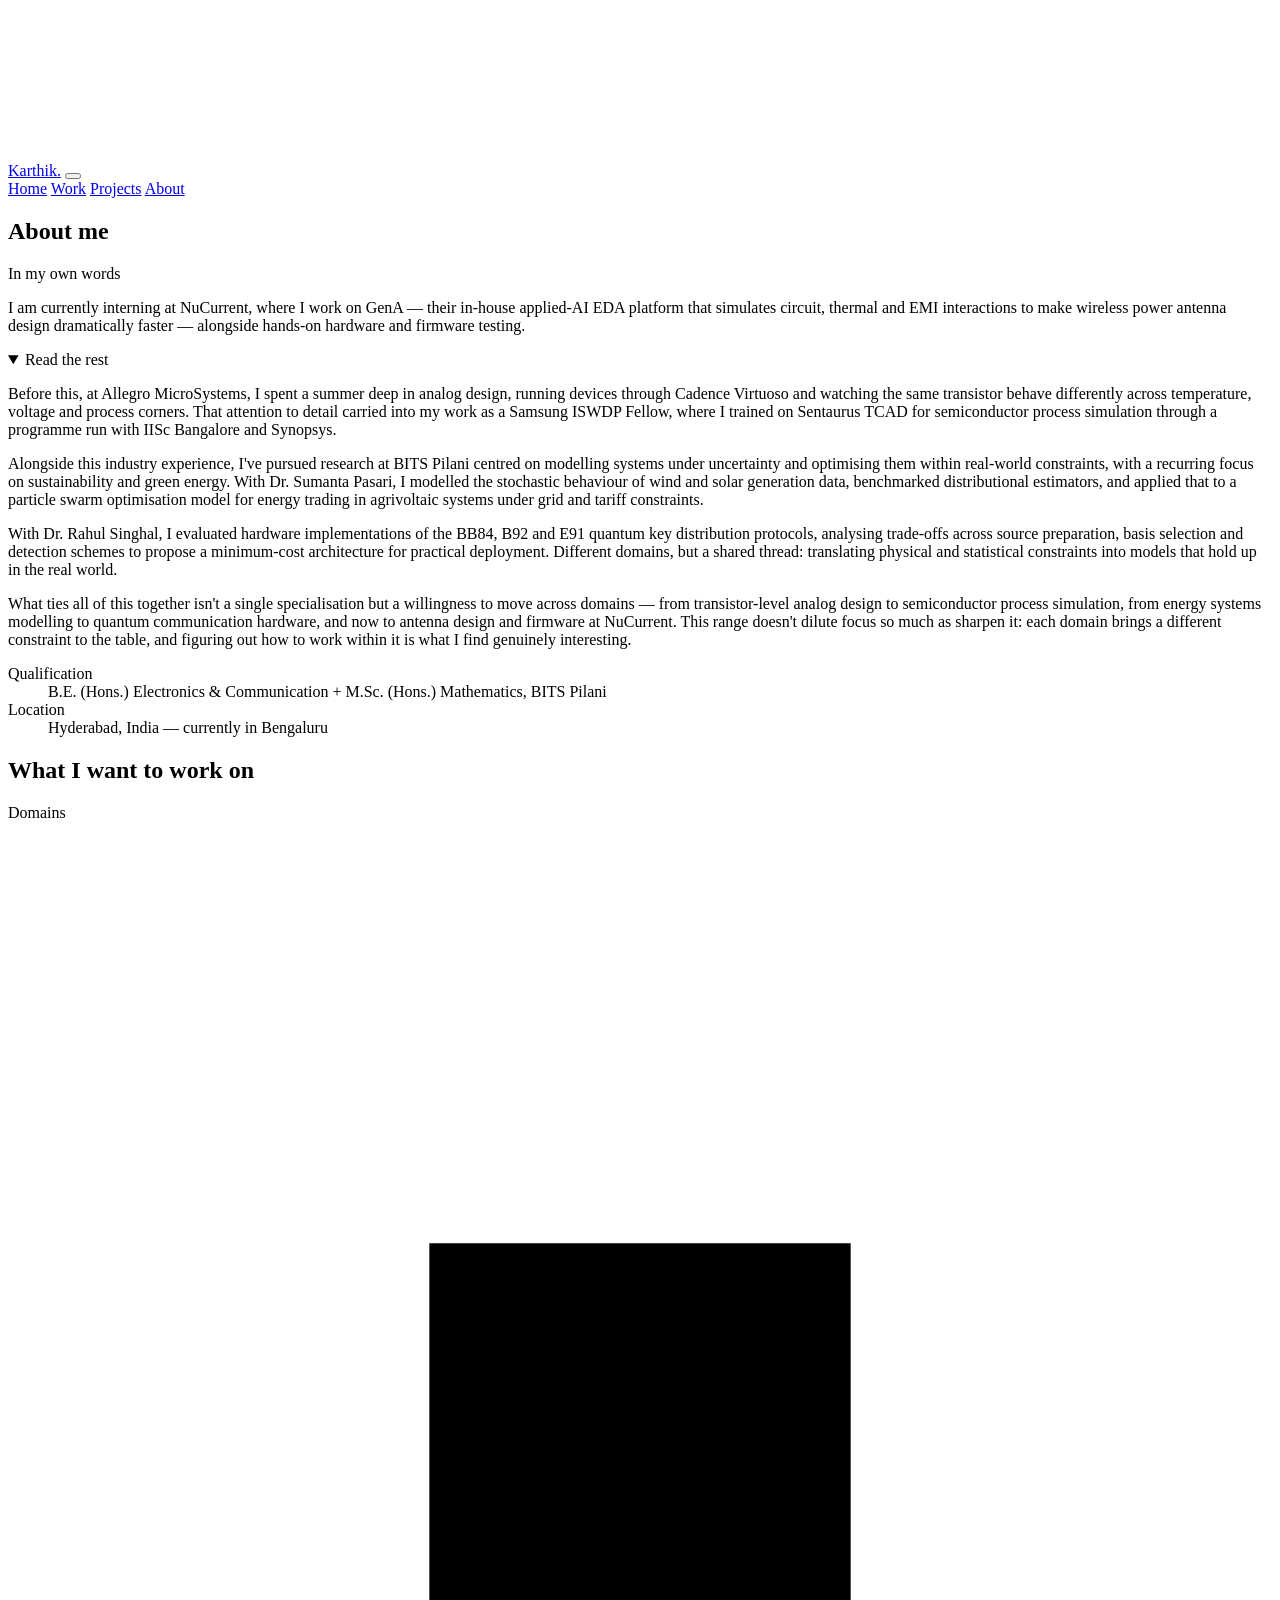
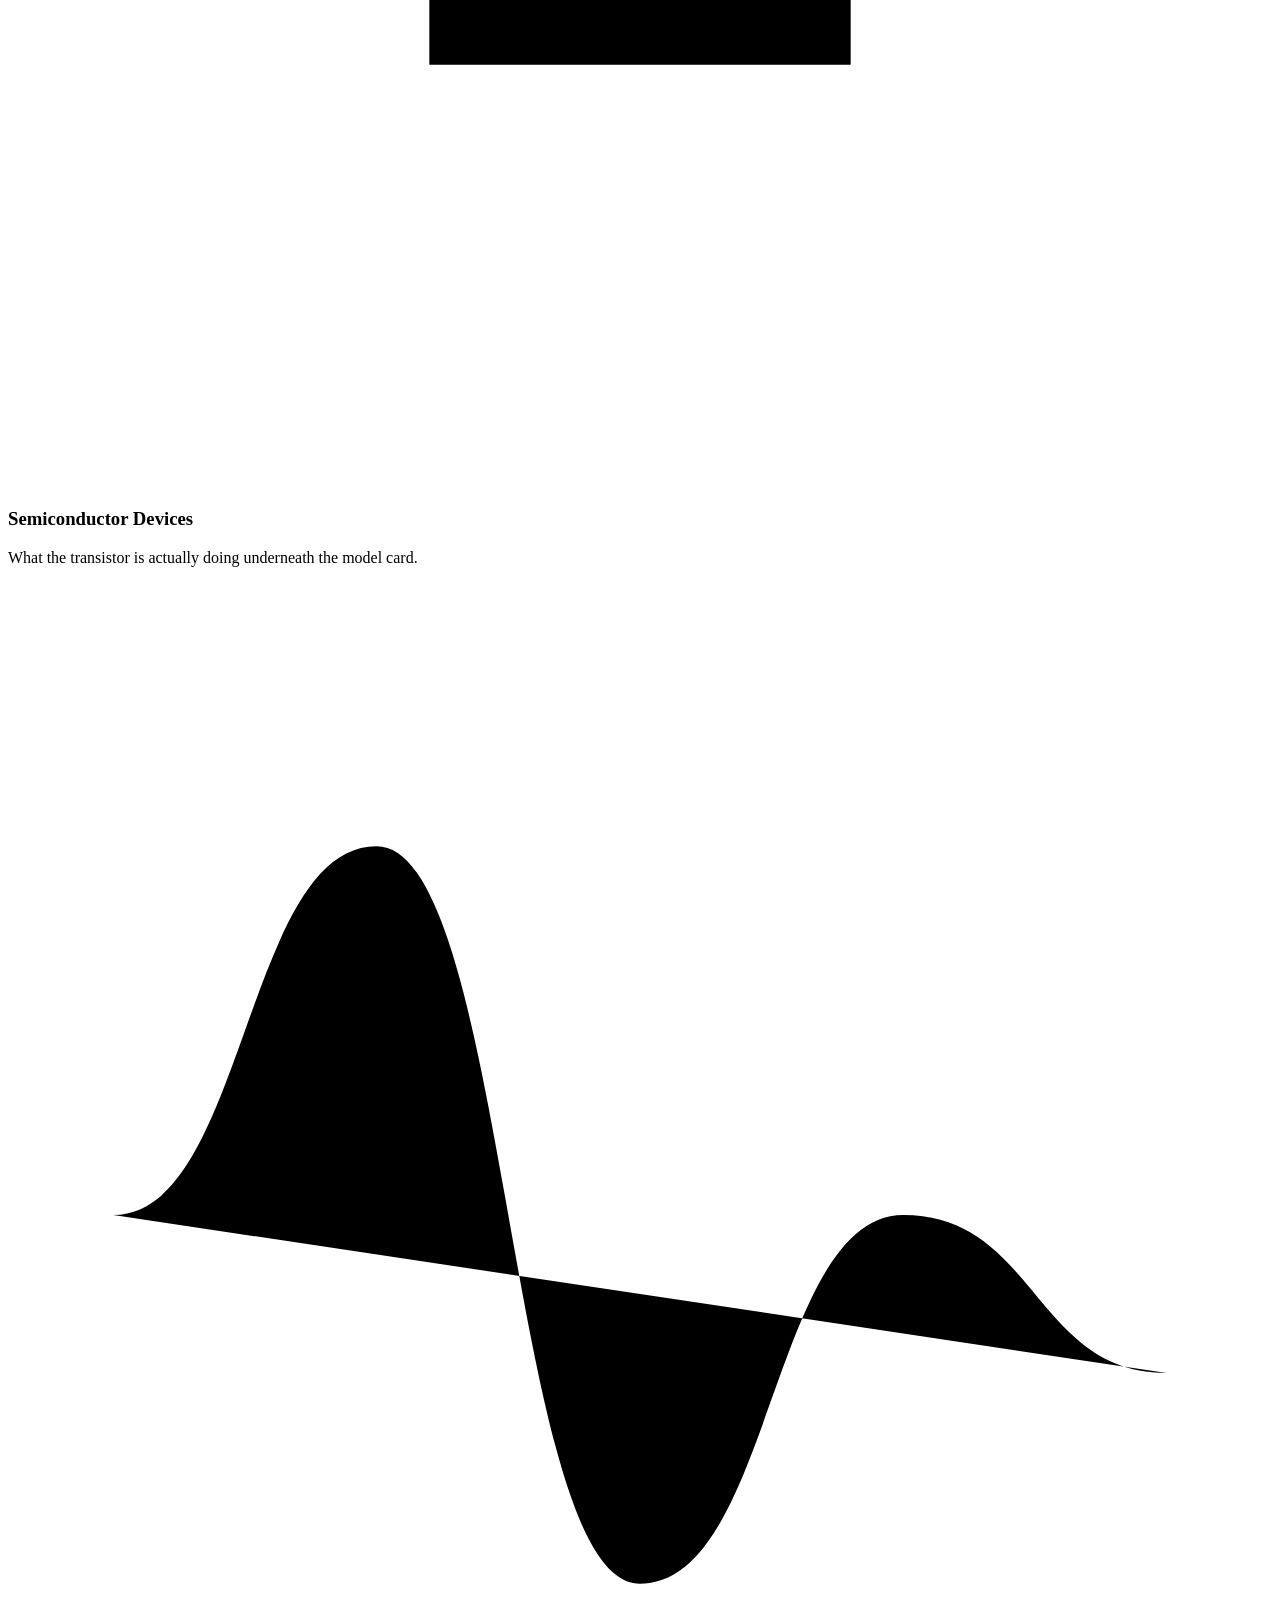
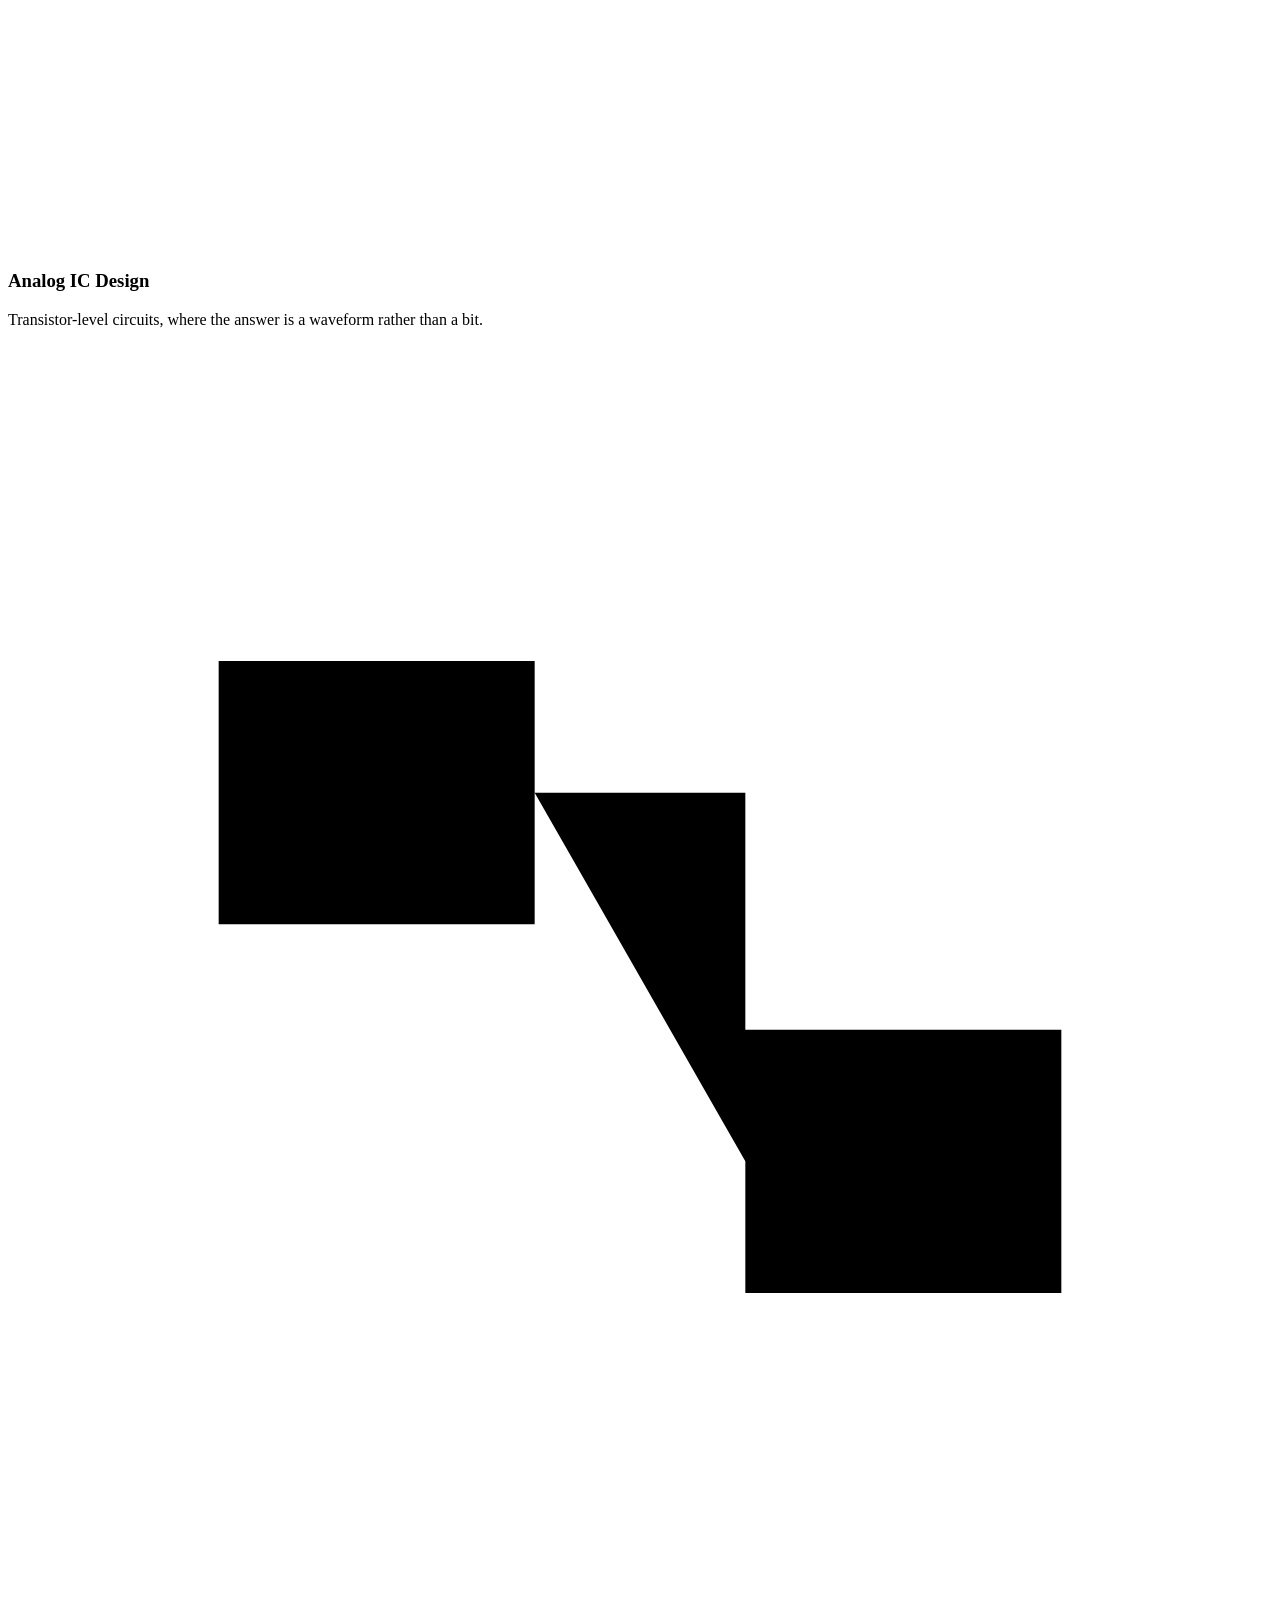
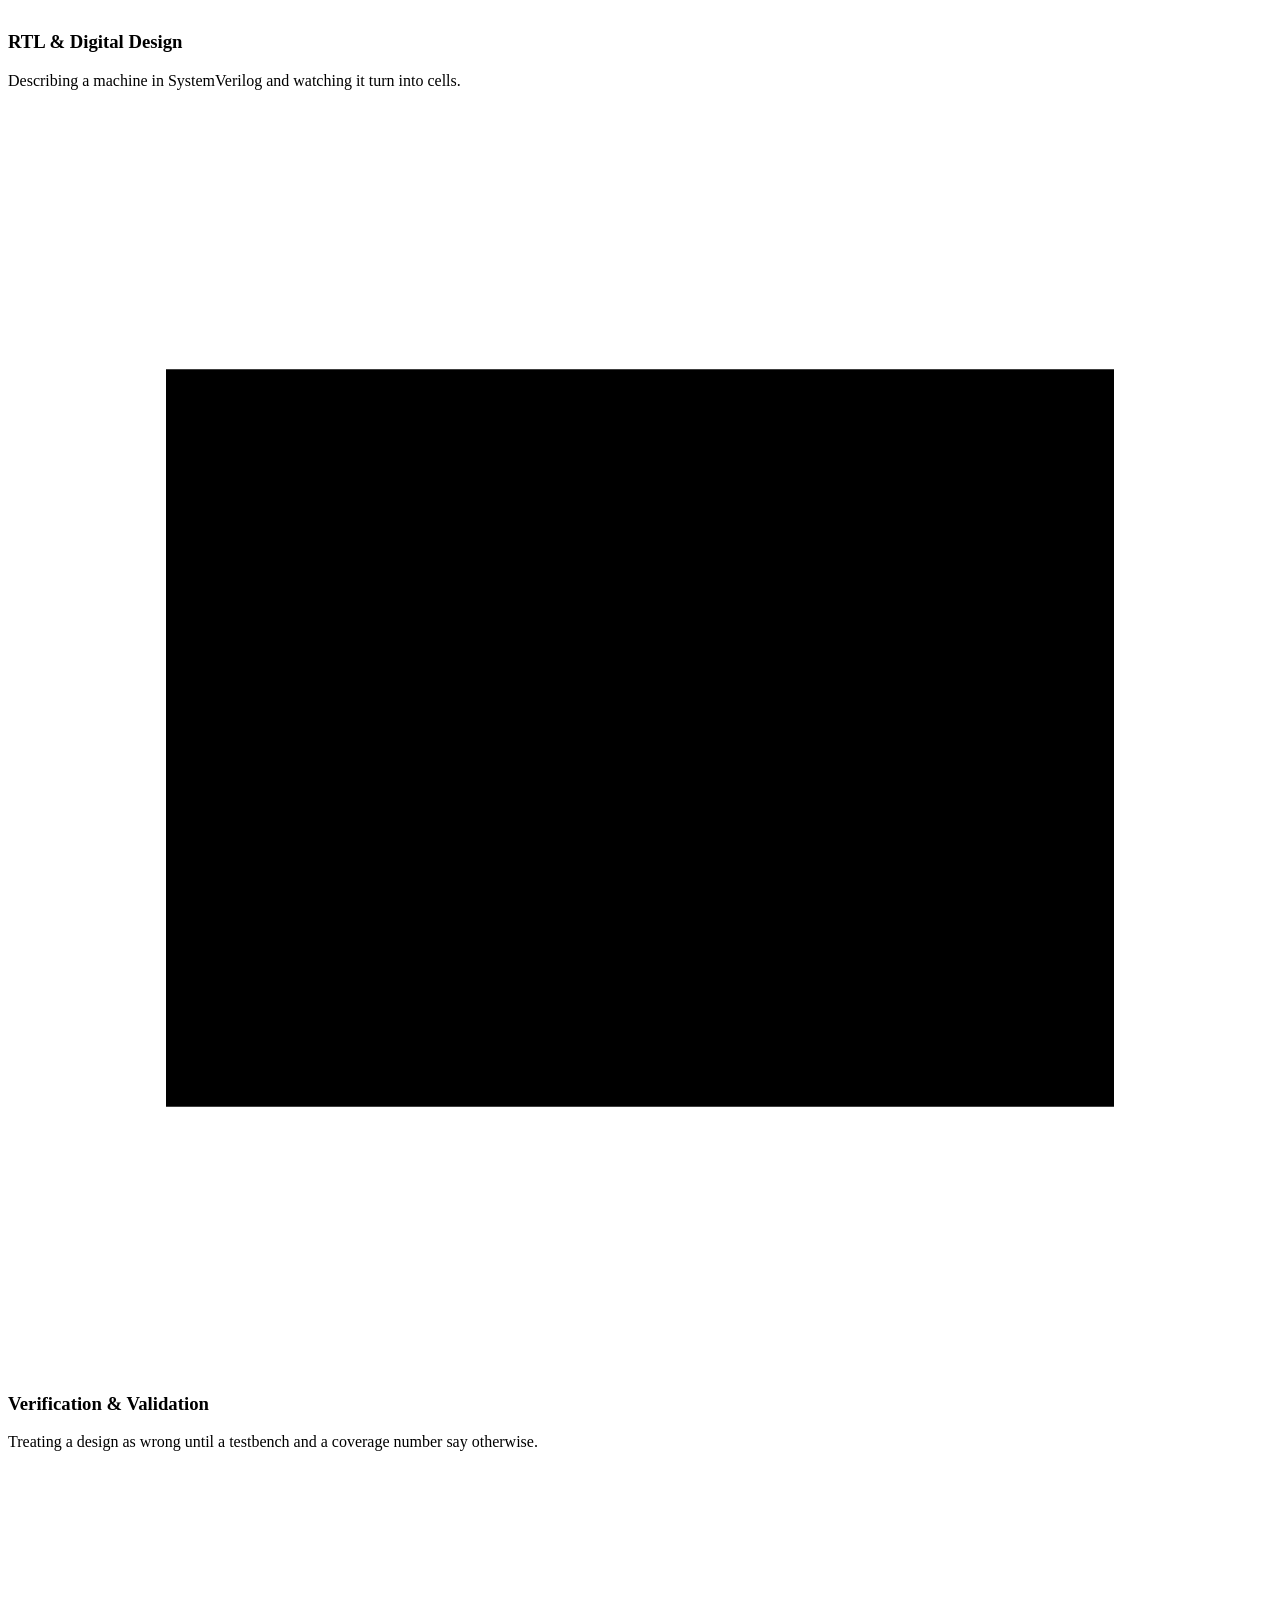
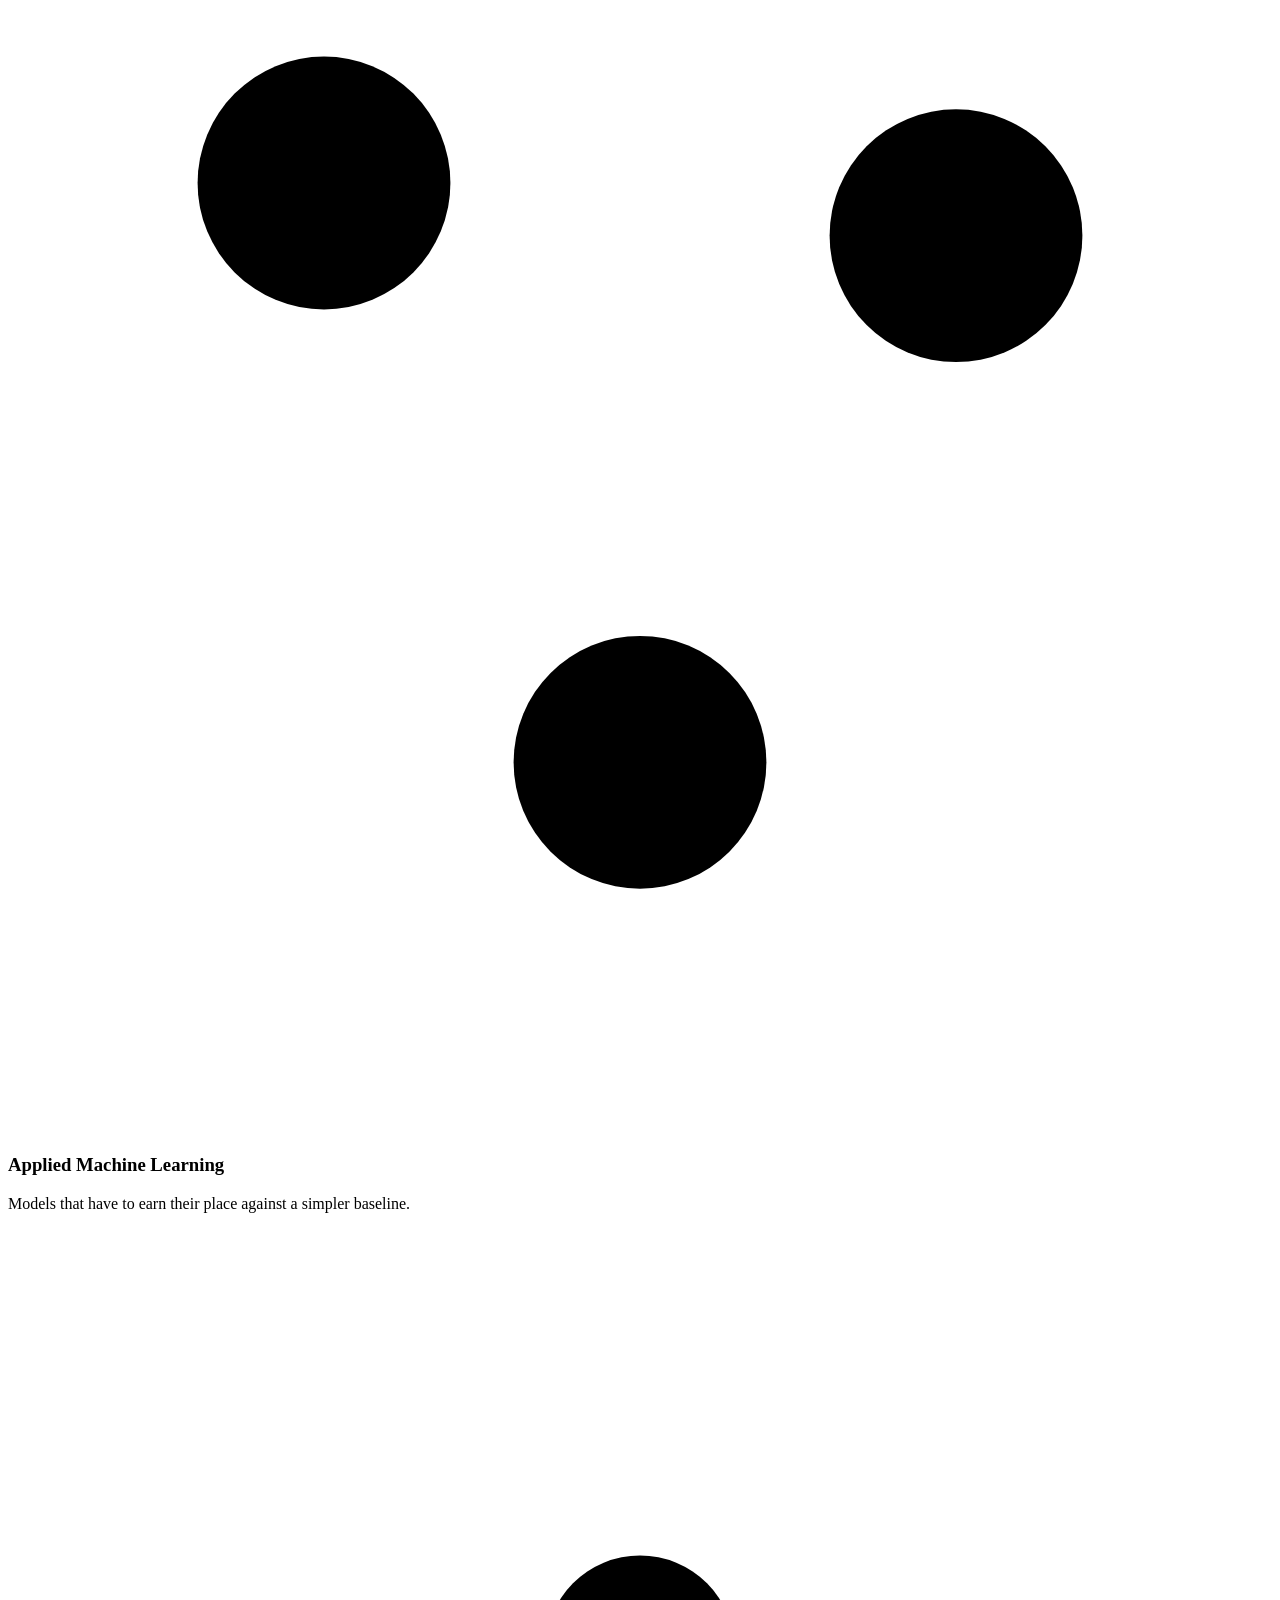
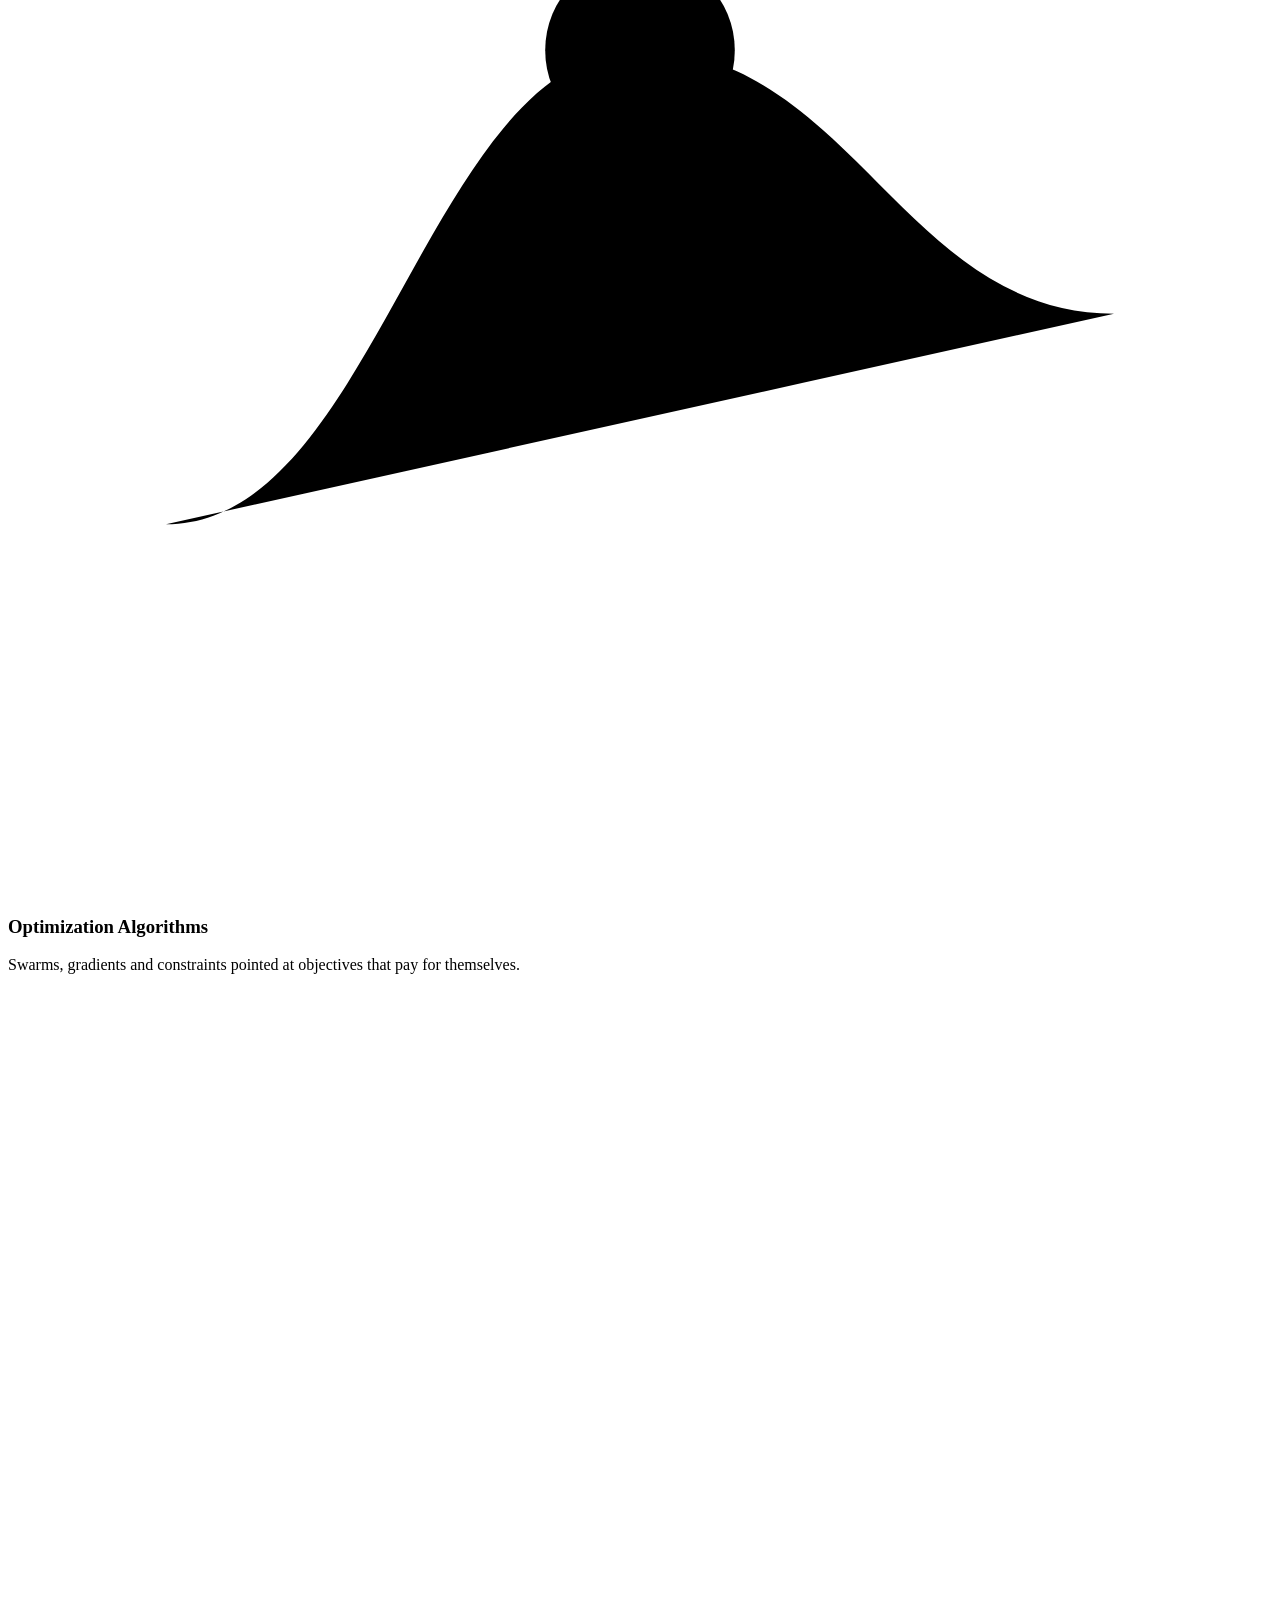
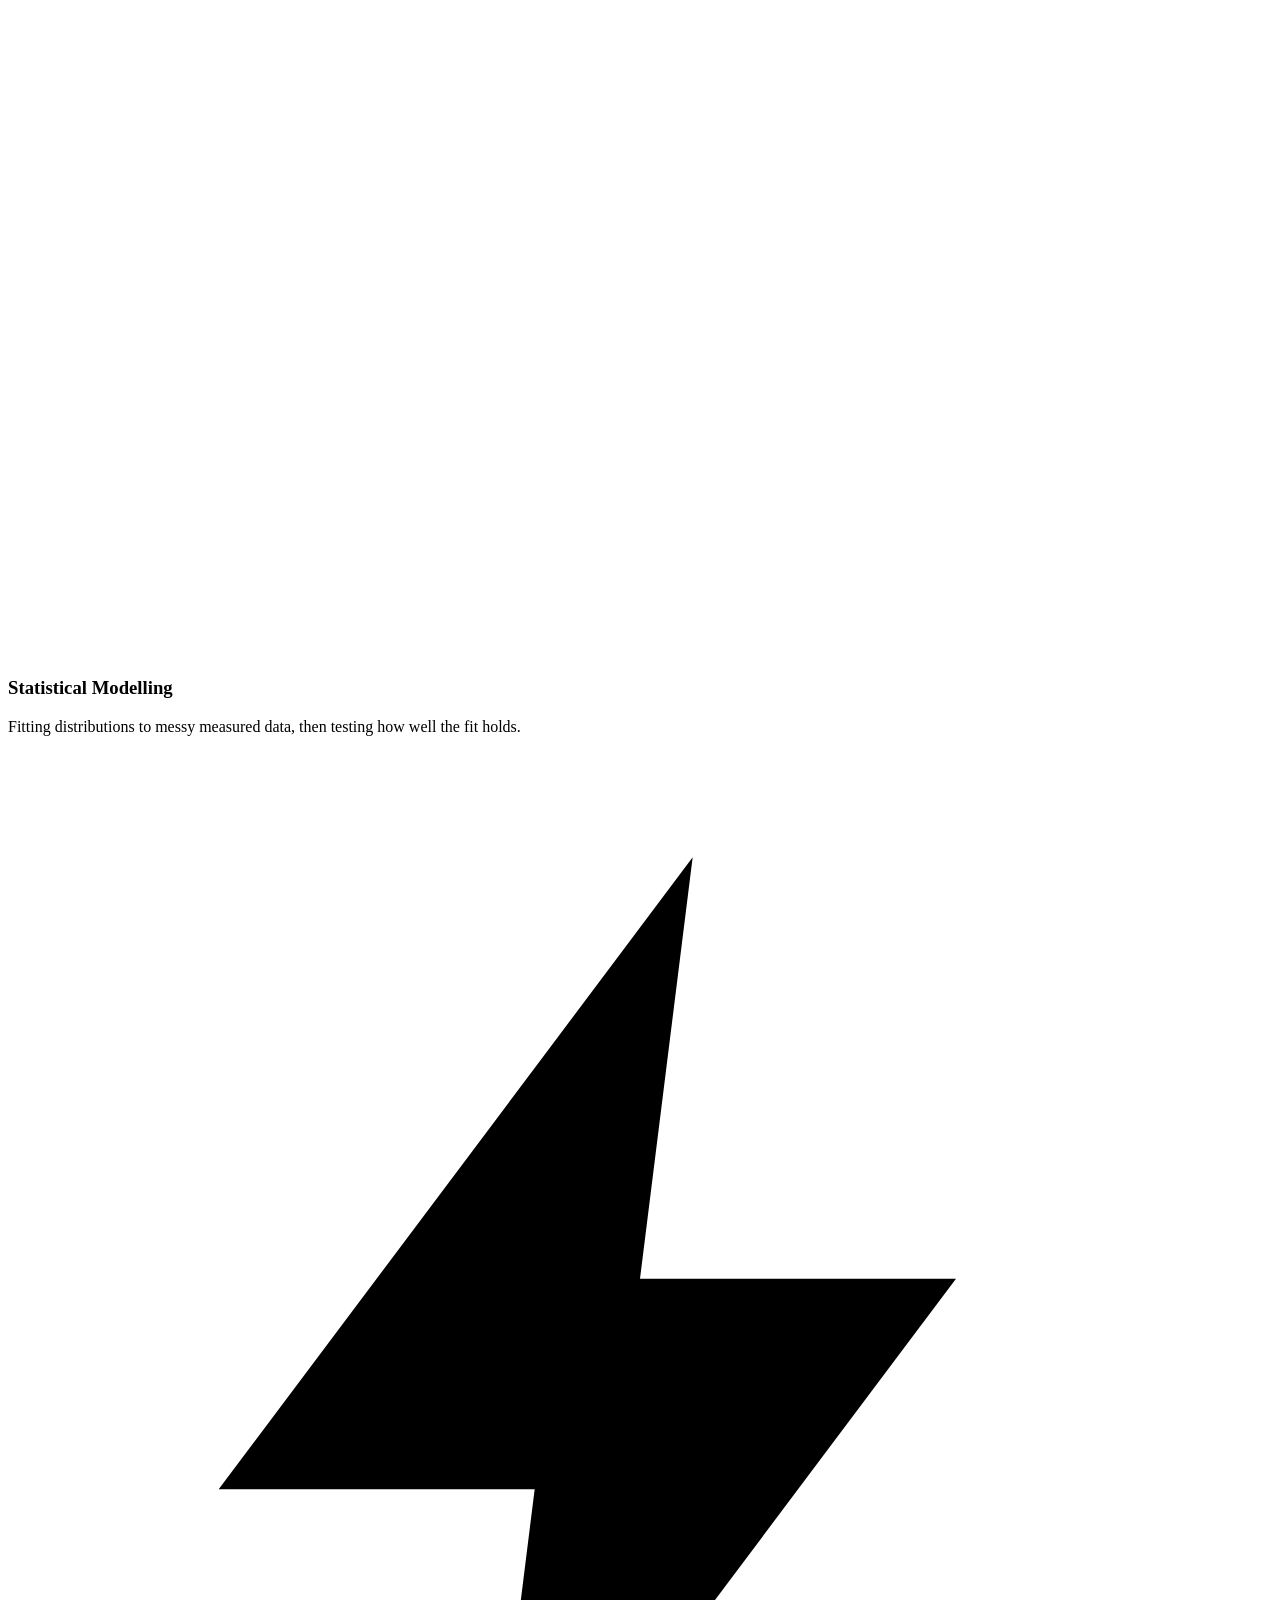
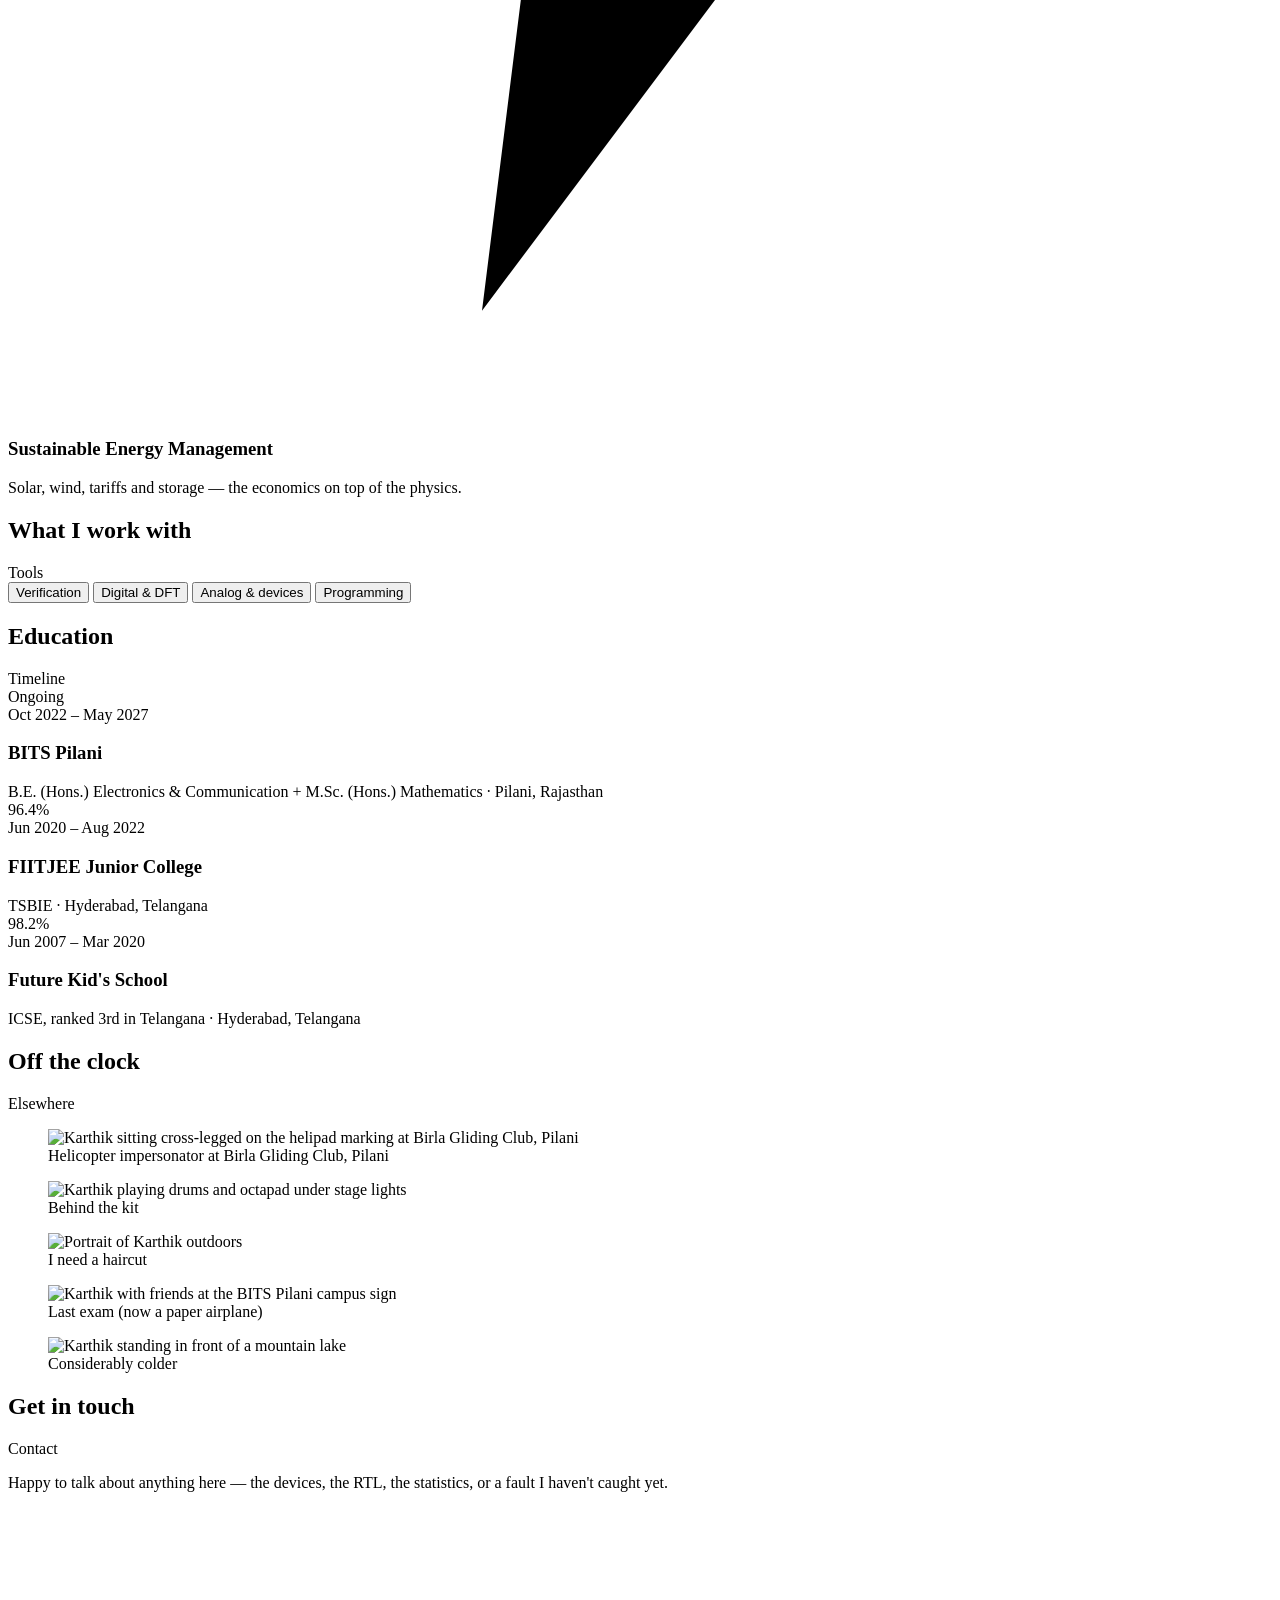
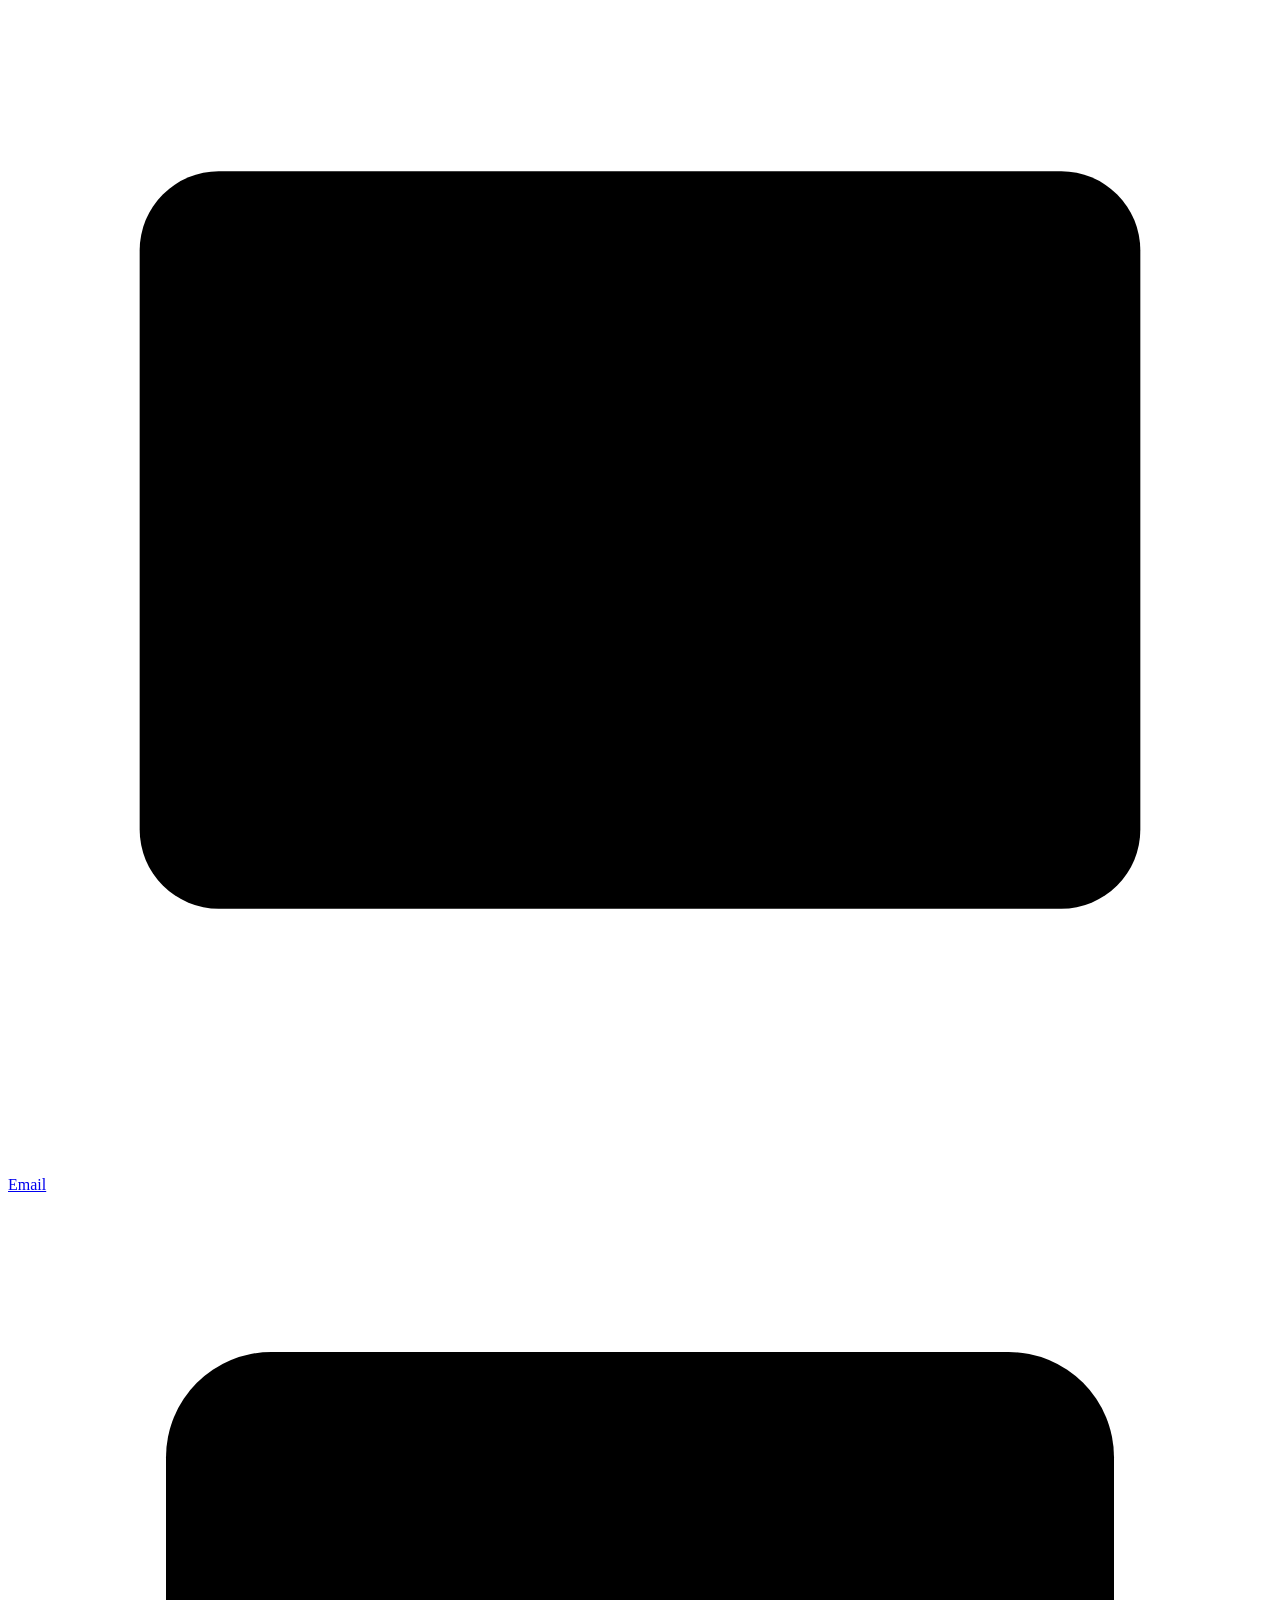
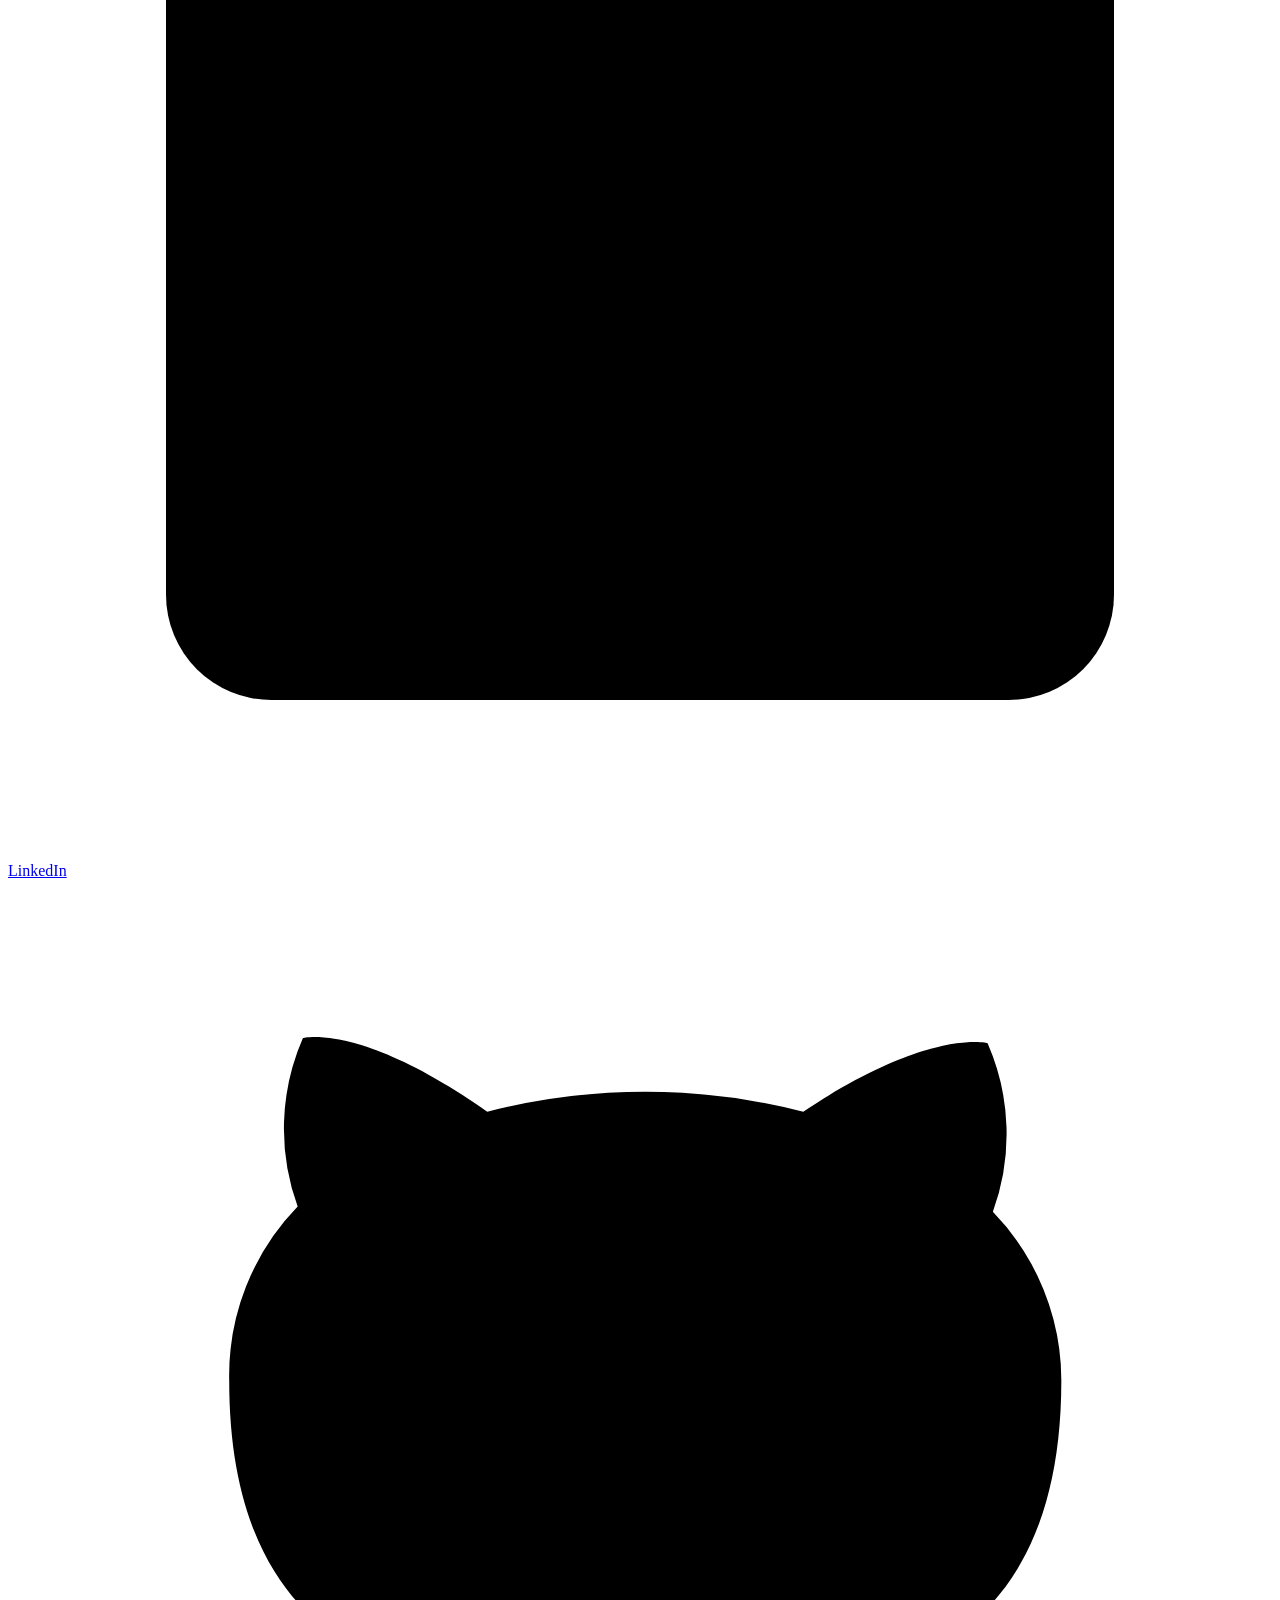
==== about.html @ 8bb32be9 "Add files via upload" ====
<!DOCTYPE html>
<html lang="en">
<head>
<meta charset="utf-8">
<meta name="viewport" content="width=device-width, initial-scale=1">
<title>About — Karthik Periasamy</title>
<meta name="description" content="Electronics and mathematics at BITS Pilani: what I work on, the tools I use, and where I studied.">
<link rel="icon" href="data:image/svg+xml,%3Csvg xmlns='http://www.w3.org/2000/svg' viewBox='0 0 32 32'%3E%3Crect width='32' height='32' fill='%2314161A'/%3E%3Crect x='9' y='9' width='14' height='14' fill='none' stroke='%23DE8A4E' stroke-width='2'/%3E%3Cpath d='M16 2v7M16 23v7M2 16h7M23 16h7' stroke='%236FA6D6' stroke-width='2'/%3E%3C/svg%3E">
<meta property="og:type" content="website">
<meta property="og:title" content="About — Karthik Periasamy">
<meta property="og:description" content="Electronics and mathematics at BITS Pilani: what I work on, the tools I use, and where I studied.">
<meta property="og:url" content="https://karthikperiasamy.vercel.app/about.html">
<meta property="og:site_name" content="Karthik Periasamy">
<meta name="twitter:card" content="summary">
<meta name="twitter:title" content="About — Karthik Periasamy">
<meta name="twitter:description" content="Electronics and mathematics at BITS Pilani: what I work on, the tools I use, and where I studied.">
<link rel="canonical" href="https://karthikperiasamy.vercel.app/about.html">
<link rel="preconnect" href="https://fonts.googleapis.com">
<link rel="preconnect" href="https://fonts.gstatic.com" crossorigin>
<link href="https://fonts.googleapis.com/css2?family=Anybody:wdth,wght@75..150,400..900&family=Archivo:wght@400;500;600&family=IBM+Plex+Mono:wght@400;500&display=swap" rel="stylesheet">
<link rel="stylesheet" href="assets/styles.css">
</head>
<body>

<div class="progress" id="progress"></div>
<canvas id="waferBg" aria-hidden="true"></canvas>
<div class="wafer-veil" aria-hidden="true"></div>

<header class="topbar">
  <a class="brand" href="index.html">Karthik<span>.</span></a>
  <button class="navtoggle" id="navtoggle" aria-expanded="false" aria-controls="topnav" aria-label="Menu">
    <span></span><span></span><span></span>
  </button>
  <nav class="topnav" id="topnav" aria-label="Main">
    <a href="index.html">Home</a>
    <a href="work.html">Work</a>
    <a href="projects.html">Projects</a>
    <a href="about.html" aria-current="page">About</a>
  </nav>
</header>

<main>
  <section>
    <div class="wrap">
      <div class="sec-head"><h2>About me</h2><span class="eyebrow">In my own words</span></div>
      <p class="lede">I am currently interning at NuCurrent, where I work on GenA — their in-house applied-AI EDA platform that simulates circuit, thermal and EMI interactions to make wireless power antenna design dramatically faster — alongside hands-on hardware and firmware testing.</p>

      <details class="more" open>
        <summary>Read the rest</summary>
        <div class="more-body">
          <p>Before this, at Allegro MicroSystems, I spent a summer deep in analog design, running devices through Cadence Virtuoso and watching the same transistor behave differently across temperature, voltage and process corners. That attention to detail carried into my work as a Samsung ISWDP Fellow, where I trained on Sentaurus TCAD for semiconductor process simulation through a programme run with IISc Bangalore and Synopsys.</p>
          <p>Alongside this industry experience, I've pursued research at BITS Pilani centred on modelling systems under uncertainty and optimising them within real-world constraints, with a recurring focus on sustainability and green energy. With Dr. Sumanta Pasari, I modelled the stochastic behaviour of wind and solar generation data, benchmarked distributional estimators, and applied that to a particle swarm optimisation model for energy trading in agrivoltaic systems under grid and tariff constraints.</p>
          <p>With Dr. Rahul Singhal, I evaluated hardware implementations of the BB84, B92 and E91 quantum key distribution protocols, analysing trade-offs across source preparation, basis selection and detection schemes to propose a minimum-cost architecture for practical deployment. Different domains, but a shared thread: translating physical and statistical constraints into models that hold up in the real world.</p>
          <p>What ties all of this together isn't a single specialisation but a willingness to move across domains — from transistor-level analog design to semiconductor process simulation, from energy systems modelling to quantum communication hardware, and now to antenna design and firmware at NuCurrent. This range doesn't dilute focus so much as sharpen it: each domain brings a different constraint to the table, and figuring out how to work within it is what I find genuinely interesting.</p>
        </div>
      </details>

      <dl class="kv" style="margin-top:var(--s4)">
        <div><dt>Qualification</dt><dd>B.E. (Hons.) Electronics &amp; Communication + M.Sc. (Hons.) Mathematics, BITS Pilani</dd></div>
        <div><dt>Location</dt><dd>Hyderabad, India — currently in Bengaluru</dd></div>
      </dl>
    </div>
  </section>

  <section>
    <div class="wrap">
      <div class="sec-head"><h2>What I want to work on</h2><span class="eyebrow">Domains</span></div>
      <div class="interests">
        <div class="interest"><svg viewBox="0 0 24 24" aria-hidden="true"><path d="M8 8h8v8H8z"/><path d="M12 2v6M12 16v6M2 12h6M16 12h6M6 4v2M18 4v2M6 18v2M18 18v2"/></svg><h3>Semiconductor Devices</h3><p>What the transistor is actually doing underneath the model card.</p></div>
        <div class="interest"><svg viewBox="0 0 24 24" aria-hidden="true"><path d="M2 12c2.5 0 2.5-7 5-7s2.5 14 5 14 2.5-7 5-7 2.5 3 5 3"/></svg><h3>Analog IC Design</h3><p>Transistor-level circuits, where the answer is a waveform rather than a bit.</p></div>
        <div class="interest"><svg viewBox="0 0 24 24" aria-hidden="true"><path d="M4 6h6v5H4zM14 13h6v5h-6zM10 8.5h4v7"/><path d="M2 8.5h2M20 15.5h2"/></svg><h3>RTL &amp; Digital Design</h3><p>Describing a machine in SystemVerilog and watching it turn into cells.</p></div>
        <div class="interest"><svg viewBox="0 0 24 24" aria-hidden="true"><path d="M3 5h18v14H3z"/><path d="M7 12l3 3 7-7"/></svg><h3>Verification &amp; Validation</h3><p>Treating a design as wrong until a testbench and a coverage number say otherwise.</p></div>
        <div class="interest"><svg viewBox="0 0 24 24" aria-hidden="true"><circle cx="6" cy="6" r="2.4"/><circle cx="18" cy="7" r="2.4"/><circle cx="12" cy="17" r="2.4"/><path d="M7.8 7.4l2.6 7.6M16.4 9l-3 6.2M8.2 6.4h7.4"/></svg><h3>Applied Machine Learning</h3><p>Models that have to earn their place against a simpler baseline.</p></div>
        <div class="interest"><svg viewBox="0 0 24 24" aria-hidden="true"><path d="M3 20V4"/><path d="M3 17c4 0 5-9 9-9s5 5 9 5"/><circle cx="12" cy="8" r="1.8"/></svg><h3>Optimization Algorithms</h3><p>Swarms, gradients and constraints pointed at objectives that pay for themselves.</p></div>
        <div class="interest"><svg viewBox="0 0 24 24" aria-hidden="true"><path d="M3 20h18"/><path d="M5 20V9M10 20V5M15 20v-7M20 20v-11"/></svg><h3>Statistical Modelling</h3><p>Fitting distributions to messy measured data, then testing how well the fit holds.</p></div>
        <div class="interest"><svg viewBox="0 0 24 24" aria-hidden="true"><path d="M13 2L4 14h6l-1 8 9-12h-6z"/></svg><h3>Sustainable Energy Management</h3><p>Solar, wind, tariffs and storage — the economics on top of the physics.</p></div>
      </div>
    </div>
  </section>

  <section>
    <div class="wrap">
      <div class="sec-head"><h2>What I work with</h2><span class="eyebrow">Tools</span></div>
      <div data-tabs>
        <div class="tabs" role="tablist">
        <button class="tab" role="tab" aria-selected="false">Verification</button>
        <button class="tab" role="tab" aria-selected="false">Digital &amp; DFT</button>
        <button class="tab" role="tab" aria-selected="false">Analog &amp; devices</button>
        <button class="tab" role="tab" aria-selected="false">Programming</button>
        </div>
      <div class="tabpanel" role="tabpanel" hidden><div class="chips"><span class="chip">SystemVerilog</span><span class="chip">Verilog</span><span class="chip">cocotb</span><span class="chip">Verilator</span><span class="chip">Icarus Verilog</span><span class="chip">RISC-V ISA</span></div></div>
      <div class="tabpanel" role="tabpanel" hidden><div class="chips"><span class="chip">Yosys</span><span class="chip">OpenLane</span><span class="chip">SkyWater sky130</span><span class="chip">Scan insertion</span><span class="chip">Stuck-at fault simulation</span><span class="chip">ATPG (PODEM)</span></div></div>
      <div class="tabpanel" role="tabpanel" hidden><div class="chips"><span class="chip">Cadence Virtuoso</span><span class="chip">Spectre X</span><span class="chip">LTspice</span><span class="chip">Sentaurus TCAD</span><span class="chip">CST Studio Suite</span></div></div>
      <div class="tabpanel" role="tabpanel" hidden><div class="chips"><span class="chip">Python</span><span class="chip">C</span><span class="chip">MATLAB</span><span class="chip">Tcl</span><span class="chip">SQL</span><span class="chip">Verilog</span><span class="chip">Git</span><span class="chip">Make</span></div></div>
      </div>
    </div>
  </section>

  <section>
    <div class="wrap">
      <div class="sec-head"><h2>Education</h2><span class="eyebrow">Timeline</span></div>
      <div class="timeline">
        <div class="tl-item now">
          <span class="tl-score">Ongoing</span>
          <div class="tl-when">Oct 2022 – May 2027</div>
          <h3>BITS Pilani</h3>
          <div class="tl-where">B.E. (Hons.) Electronics &amp; Communication + M.Sc. (Hons.) Mathematics · Pilani, Rajasthan</div>
        </div>
        <div class="tl-item">
          <span class="tl-score">96.4%</span>
          <div class="tl-when">Jun 2020 – Aug 2022</div>
          <h3>FIITJEE Junior College</h3>
          <div class="tl-where">TSBIE · Hyderabad, Telangana</div>
        </div>
        <div class="tl-item">
          <span class="tl-score">98.2%</span>
          <div class="tl-when">Jun 2007 – Mar 2020</div>
          <h3>Future Kid's School</h3>
          <div class="tl-where">ICSE, ranked 3rd in Telangana · Hyderabad, Telangana</div>
        </div>
      </div>
    </div>
  </section>

  <section>
    <div class="wrap">
      <div class="sec-head"><h2>Off the clock</h2><span class="eyebrow">Elsewhere</span></div>
      <div class="shots">
        <figure class="shot"><img src="assets/photos/1.jpg" alt="Karthik sitting cross-legged on the helipad marking at Birla Gliding Club, Pilani" loading="lazy" decoding="async"><figcaption>Helicopter impersonator at Birla Gliding Club, Pilani</figcaption></figure>
        <figure class="shot"><img src="assets/photos/2.jpg" alt="Karthik playing drums and octapad under stage lights" loading="lazy" decoding="async"><figcaption>Behind the kit</figcaption></figure>
        <figure class="shot"><img src="assets/photos/3.jpg" alt="Portrait of Karthik outdoors" loading="lazy" decoding="async"><figcaption>I need a haircut</figcaption></figure>
        <figure class="shot"><img src="assets/photos/4.jpg" alt="Karthik with friends at the BITS Pilani campus sign" loading="lazy" decoding="async"><figcaption>Last exam (now a paper airplane)</figcaption></figure>
        <figure class="shot"><img src="assets/photos/5.jpg" alt="Karthik standing in front of a mountain lake" loading="lazy" decoding="async"><figcaption>Considerably colder</figcaption></figure>
      </div>
    </div>
  </section>
  <section id="contact">
    <div class="wrap">
      <div class="sec-head"><h2>Get in touch</h2><span class="eyebrow">Contact</span></div>
      <p class="lede">Happy to talk about anything here — the devices, the RTL, the statistics, or a fault I haven't caught yet.</p>
      <div class="pads">
        <a class="pad" href="mailto:karthik.lal.periasamy@gmail.com" aria-label="Email Karthik">
          <svg viewBox="0 0 24 24" aria-hidden="true"><rect x="2.5" y="5" width="19" height="14" rx="1.5"/><path d="M3 6.5l9 6.5 9-6.5"/></svg>
          <span class="k">Email</span>
        </a>
        <a class="pad" href="https://www.linkedin.com/in/karthikperiasamy/" target="_blank" rel="noopener" aria-label="LinkedIn profile">
          <svg viewBox="0 0 24 24" aria-hidden="true"><rect x="3" y="3" width="18" height="18" rx="2"/><path d="M7 10.5V17M7 7.2v.1M11 17v-3.6a2.4 2.4 0 0 1 4.8 0V17"/></svg>
          <span class="k">LinkedIn</span>
        </a>
        <a class="pad" href="https://github.com/kp7thebest" target="_blank" rel="noopener" aria-label="GitHub profile">
          <svg viewBox="0 0 24 24" aria-hidden="true"><path d="M9 19c-4.3 1.4-4.3-2.5-6-3m12 5v-3.5c0-1 .1-1.4-.5-2 2.8-.3 5.5-1.4 5.5-6a4.6 4.6 0 0 0-1.3-3.2 4.3 4.3 0 0 0-.1-3.2s-1.1-.3-3.5 1.3a12 12 0 0 0-6 0C6.7 2.7 5.6 3 5.6 3a4.3 4.3 0 0 0-.1 3.2A4.6 4.6 0 0 0 4.2 9.5c0 4.6 2.7 5.7 5.5 6-.6.6-.6 1.2-.5 2V21"/></svg>
          <span class="k">GitHub</span>
        </a>
      </div>
    </div>
  </section>
</main>

<footer>
  <div class="wrap">
    <div class="foot-row">
      <span>Karthik Periasamy · Hyderabad, India</span>
      <span><a href="index.html">Home</a></span>
    </div>
    <p class="credit">
      Aircraft: <a href="https://sketchfab.com/3d-models/rafale-fighter-jet-f012d19259b44bca82dda214aee7a53f" target="_blank" rel="noopener">Rafale Fighter Jet</a>
      by <a href="https://sketchfab.com/ALI1388" target="_blank" rel="noopener">ALI1388</a>,
      licensed <a href="http://creativecommons.org/licenses/by/4.0/" target="_blank" rel="noopener">CC BY 4.0</a>.
      Simplified for the web: external stores, landing gear and textures removed.
    </p>
  </div>
</footer>

<script src="assets/site.js"></script>

</body>
</html>
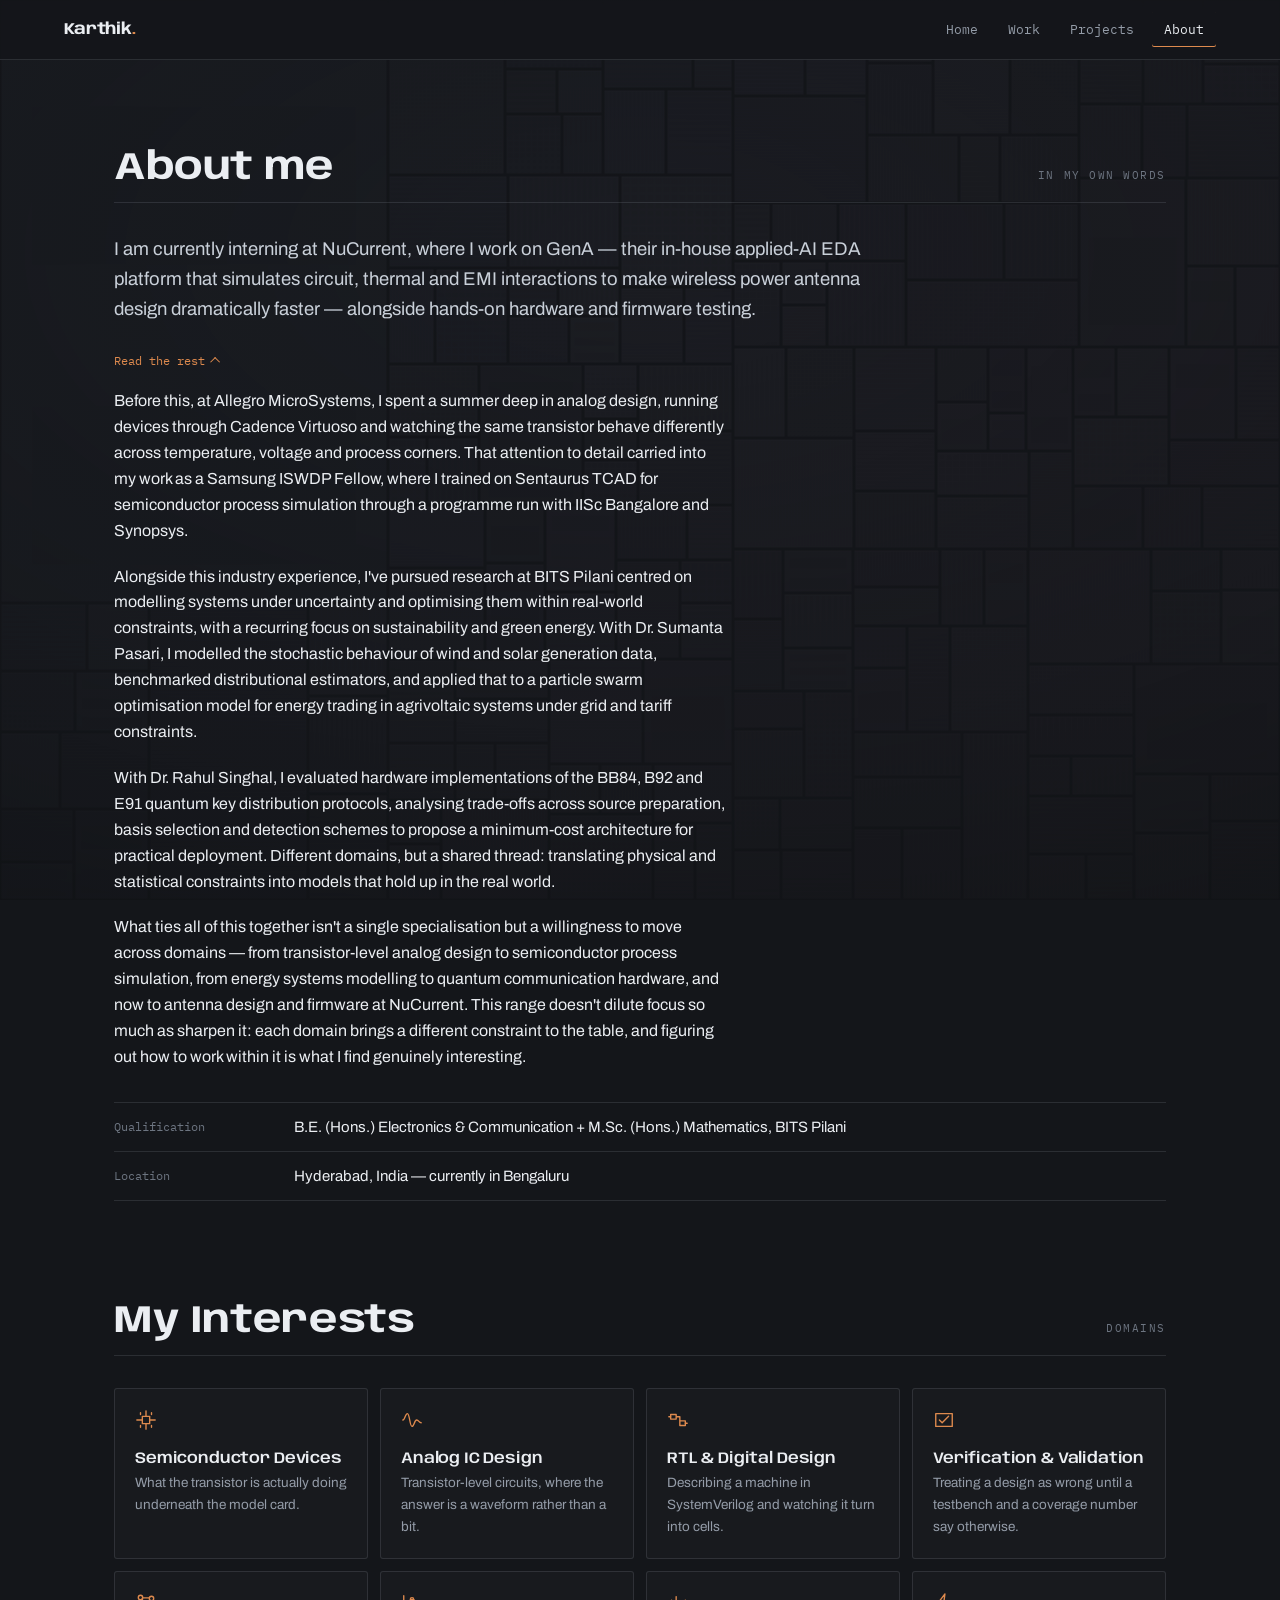
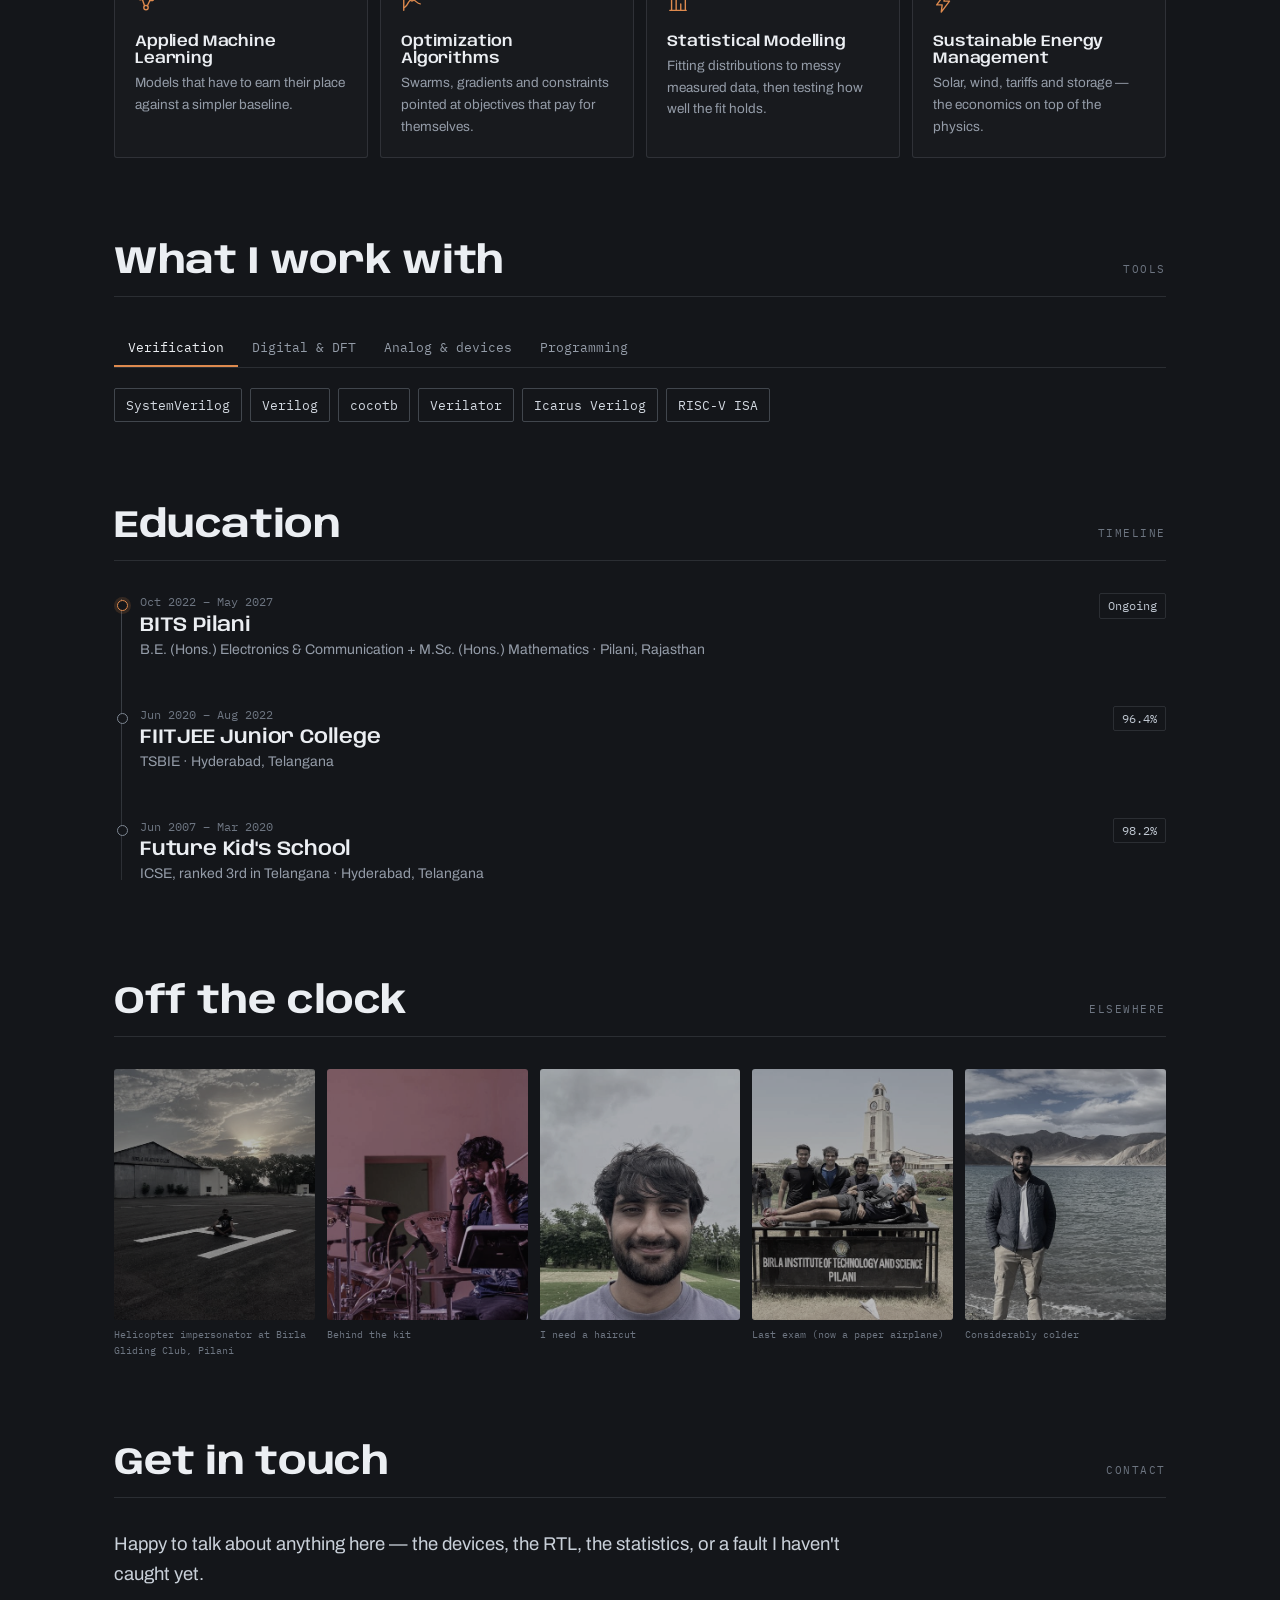
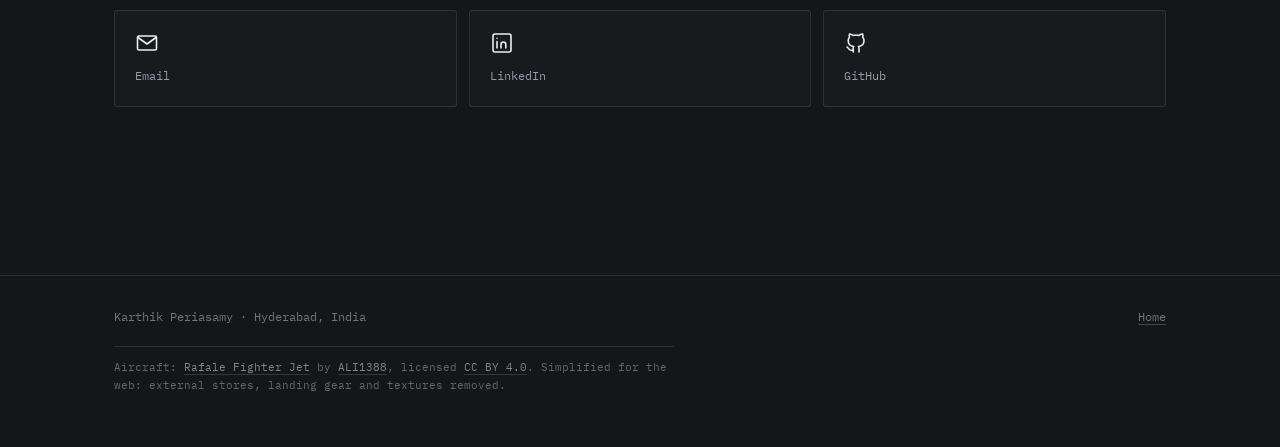
==== commit 2da35a7f: "Rebuild with turbine, coil, transparency fix" ====
--- a/about.html
+++ b/about.html
@@ -18,7 +18,366 @@
 <link rel="preconnect" href="https://fonts.googleapis.com">
 <link rel="preconnect" href="https://fonts.gstatic.com" crossorigin>
 <link href="https://fonts.googleapis.com/css2?family=Anybody:wdth,wght@75..150,400..900&family=Archivo:wght@400;500;600&family=IBM+Plex+Mono:wght@400;500&display=swap" rel="stylesheet">
-<link rel="stylesheet" href="assets/styles.css">
+<style>
+/* ============================================================
+   Karthik Periasamy — shared styles
+   Graphite/steel base; ember and blue used only as accents.
+   ============================================================ */
+
+:root{
+  /* surfaces */
+  --graphite:#14161A;
+  --graphite-2:#1A1D22;
+  --graphite-3:#22262D;
+  --raise:#272C34;
+
+  /* metal */
+  --steel:#7F8894;
+  --steel-light:#C0C8D2;
+
+  /* accents — used sparingly */
+  --ember:#DE8A4E;
+  --ember-soft:#F0B98C;
+  --blue:#6FA6D6;
+  --blue-soft:#A9C8E4;
+
+  /* text */
+  --ink:#EBEEF2;
+  --dim:#949CA8;
+  --faint:#6D7581;
+
+  --line:rgba(196,208,224,.13);
+  --line-2:rgba(196,208,224,.26);
+
+  /* one spacing scale, used everywhere */
+  --s1:6px; --s2:12px; --s3:20px; --s4:32px; --s5:52px; --s6:84px;
+  --pad:clamp(18px,5vw,64px);
+  --measure:68ch;
+
+  --display:"Anybody","Archivo",system-ui,sans-serif;
+  --text:"Archivo",system-ui,-apple-system,sans-serif;
+  --mono:"IBM Plex Mono",ui-monospace,SFMono-Regular,monospace;
+}
+
+*{box-sizing:border-box}
+html{-webkit-text-size-adjust:100%;background:var(--graphite);scroll-behavior:smooth}
+body{
+  margin:0;background:transparent;color:var(--ink);
+  font-family:var(--text);font-size:16px;line-height:1.62;
+  overflow-x:hidden;-webkit-font-smoothing:antialiased;
+}
+img,svg{max-width:100%}
+a{color:inherit}
+::selection{background:var(--ember);color:#12141a}
+:focus-visible{outline:2px solid var(--blue);outline-offset:3px}
+
+/* ---------- generated wafer backdrop ---------- */
+#waferBg{
+  position:fixed;inset:0;width:100vw;height:100vh;display:block;
+  z-index:-3;pointer-events:none;opacity:.30;
+}
+.wafer-veil{
+  position:fixed;inset:0;z-index:-2;pointer-events:none;
+  background:radial-gradient(125% 95% at 50% 28%,
+    rgba(20,22,26,.58) 0%,rgba(20,22,26,.76) 58%,rgba(16,18,21,.90) 100%);
+}
+
+/* ---------- layout ---------- */
+.wrap{max-width:1180px;margin:0 auto;padding-inline:var(--pad)}
+main{padding-top:64px}
+section{padding-block:var(--s6);position:relative}
+section + section{padding-top:0}
+
+.eyebrow{
+  font-family:var(--mono);font-size:11px;letter-spacing:.14em;
+  text-transform:uppercase;color:var(--faint);margin:0 0 var(--s2);
+}
+h1,h2,h3{margin:0;font-family:var(--display);letter-spacing:-.01em;line-height:1.1}
+h2{font-variation-settings:"wdth" 112,"wght" 700;font-size:clamp(24px,3.4vw,38px)}
+h3{font-variation-settings:"wdth" 108,"wght" 600;font-size:clamp(17px,1.8vw,20px)}
+p{margin:0 0 var(--s3);max-width:var(--measure)}
+.lede{font-size:clamp(16px,1.5vw,18.5px);color:#C9D0D9}
+
+.sec-head{
+  display:flex;align-items:baseline;gap:var(--s3);flex-wrap:wrap;
+  padding-bottom:var(--s2);margin-bottom:var(--s4);border-bottom:1px solid var(--line);
+}
+.sec-head .eyebrow{margin:0 0 0 auto}
+
+/* ---------- progress bar + top nav ---------- */
+.progress{
+  position:fixed;top:0;left:0;height:2px;width:0%;
+  background:linear-gradient(90deg,var(--ember),var(--blue));
+  z-index:95;transition:width .08s linear;
+}
+.topbar{
+  position:fixed;inset:0 0 auto 0;z-index:90;
+  display:flex;align-items:center;gap:var(--s3);
+  padding:0 var(--pad);height:60px;
+  background:rgba(20,22,26,.86);
+  backdrop-filter:blur(14px);-webkit-backdrop-filter:blur(14px);
+  border-bottom:1px solid var(--line);
+}
+.brand{
+  font-family:var(--display);font-variation-settings:"wdth" 108,"wght" 700;
+  font-size:16px;text-decoration:none;letter-spacing:-.01em;
+}
+.brand span{color:var(--ember)}
+.topnav{margin-left:auto;display:flex;gap:var(--s1)}
+.topnav a{
+  font-family:var(--mono);font-size:12.5px;color:var(--dim);text-decoration:none;
+  padding:7px 12px;border-radius:2px;transition:color .2s,background .2s;
+}
+.topnav a:hover{color:var(--ink);background:rgba(255,255,255,.05)}
+.topnav a[aria-current="page"]{color:var(--ink);box-shadow:inset 0 -1px 0 var(--ember)}
+.navtoggle{display:none}
+
+@media(max-width:720px){
+  .topnav{
+    position:fixed;inset:60px 0 auto 0;flex-direction:column;gap:0;
+    background:rgba(20,22,26,.98);border-bottom:1px solid var(--line);
+    padding:var(--s2) var(--pad) var(--s3);
+    transform:translateY(-120%);transition:transform .34s cubic-bezier(.2,.8,.2,1);
+  }
+  .topnav.on{transform:none}
+  .topnav a{padding:12px 0;font-size:15px;border-bottom:1px solid var(--line)}
+  .navtoggle{
+    display:flex;flex-direction:column;justify-content:center;gap:4px;
+    margin-left:auto;width:40px;height:36px;padding:0;cursor:pointer;
+    background:none;border:1px solid var(--line-2);border-radius:2px;align-items:center;
+  }
+  .navtoggle span{display:block;width:16px;height:1.5px;background:var(--ink);transition:transform .3s,opacity .2s}
+  .navtoggle.on span:nth-child(1){transform:translateY(5.5px) rotate(45deg)}
+  .navtoggle.on span:nth-child(2){opacity:0}
+  .navtoggle.on span:nth-child(3){transform:translateY(-5.5px) rotate(-45deg)}
+}
+
+/* ---------- hero (home only) ---------- */
+.hero{
+  position:relative;min-height:clamp(520px,86svh,860px);
+  display:flex;align-items:flex-end;padding-bottom:var(--s6);
+  isolation:isolate;
+}
+#scene{position:absolute;inset:0;width:100%;height:100%;z-index:-1;pointer-events:none}
+.hero-in{position:relative;width:100%}
+.hero h1{font-variation-settings:"wdth" 100,"wght" 700;font-size:clamp(38px,8vw,86px);line-height:.94}
+.hero h1 em{display:block;font-style:normal;font-variation-settings:"wdth" 125,"wght" 800}
+.hero .lede{margin-top:var(--s3);max-width:52ch}
+.hero-meta{
+  margin-top:var(--s4);padding-top:var(--s3);border-top:1px solid var(--line);
+  display:grid;grid-template-columns:repeat(auto-fit,minmax(190px,1fr));gap:var(--s3);
+}
+.hero-meta b{display:block;font-family:var(--mono);font-weight:400;font-size:11px;color:var(--faint);margin-bottom:2px}
+.hero-meta span{font-size:14.5px}
+
+/* ---------- cards / links out ---------- */
+.cards{display:grid;grid-template-columns:repeat(auto-fit,minmax(230px,1fr));gap:var(--s2)}
+.card{
+  display:block;text-decoration:none;padding:var(--s3);
+  border:1px solid var(--line);border-radius:3px;background:rgba(255,255,255,.02);
+  transition:border-color .25s,background .25s,transform .25s;
+}
+.card:hover{border-color:var(--line-2);background:rgba(255,255,255,.045);transform:translateY(-2px)}
+.card h3{margin-bottom:var(--s1)}
+.card p{margin:0;font-size:14px;color:var(--dim)}
+.card .go{display:inline-block;margin-top:var(--s2);font-family:var(--mono);font-size:11.5px;color:var(--ember)}
+
+/* ---------- key/value list ---------- */
+.kv{border-top:1px solid var(--line)}
+.kv > div{
+  display:grid;grid-template-columns:10rem minmax(0,1fr);gap:var(--s3);
+  padding:var(--s2) 0;border-bottom:1px solid var(--line);
+}
+.kv dt{font-family:var(--mono);font-size:11.5px;color:var(--faint);padding-top:3px}
+.kv dd{margin:0;font-size:15px}
+@media(max-width:620px){
+  .kv > div{grid-template-columns:1fr;gap:4px;padding:var(--s2) 0}
+  .kv dt{padding-top:0}
+}
+
+/* ---------- tabs ---------- */
+.tabs{display:flex;gap:0;flex-wrap:wrap;border-bottom:1px solid var(--line);margin-bottom:var(--s3)}
+.tab{
+  font-family:var(--mono);font-size:12.5px;color:var(--dim);
+  background:none;border:0;border-bottom:2px solid transparent;
+  padding:10px 14px;cursor:pointer;transition:color .2s,border-color .2s;
+}
+.tab:hover{color:var(--ink)}
+.tab[aria-selected="true"]{color:var(--ink);border-bottom-color:var(--ember)}
+.tabpanel[hidden]{display:none}
+.chips{display:flex;flex-wrap:wrap;gap:var(--s1) 8px}
+.chip{
+  font-family:var(--mono);font-size:12.5px;padding:6px 11px;
+  border:1px solid var(--line-2);border-radius:2px;color:#D3D9E1;
+}
+
+/* ---------- timeline (education / experience) ---------- */
+.timeline{position:relative;padding-left:26px}
+.timeline::before{
+  content:"";position:absolute;left:7px;top:6px;bottom:6px;width:1px;
+  background:linear-gradient(var(--line-2),var(--line));
+}
+.tl-item{position:relative;padding:0 0 var(--s4)}
+.tl-item:last-child{padding-bottom:0}
+.tl-item::before{
+  content:"";position:absolute;left:-23px;top:7px;width:9px;height:9px;border-radius:50%;
+  background:var(--graphite);border:1.5px solid var(--steel);
+}
+.tl-item.now::before{border-color:var(--ember);box-shadow:0 0 0 3px rgba(222,138,78,.16)}
+.tl-when{font-family:var(--mono);font-size:11.5px;color:var(--faint);margin-bottom:3px}
+.tl-item h3{margin-bottom:2px}
+.tl-where{font-size:14px;color:var(--dim);margin-bottom:var(--s2)}
+.tl-score{
+  float:right;font-family:var(--mono);font-size:12px;color:var(--steel-light);
+  border:1px solid var(--line);border-radius:2px;padding:2px 8px;margin-left:var(--s2);
+}
+
+/* ---------- lists: a distinct marker per context ---------- */
+ul.marks{margin:0;padding:0;list-style:none}
+ul.marks li{position:relative;padding-left:22px;margin-bottom:var(--s2);font-size:15px;color:#CDD4DD}
+ul.marks li::before{
+  content:"";position:absolute;left:0;top:.62em;
+  width:7px;height:7px;border:1.5px solid var(--steel);
+}
+/* work: a forward chevron */
+ul.marks.work li::before{
+  width:0;height:0;border:4px solid transparent;border-left-color:var(--ember);top:.5em;
+}
+/* research: a hollow diamond */
+ul.marks.research li::before{
+  width:7px;height:7px;border:1.5px solid var(--blue);transform:rotate(45deg);
+}
+/* results: a solid bar */
+ul.marks.result li::before{
+  width:10px;height:2px;border:0;background:var(--steel-light);top:.85em;
+}
+
+/* ---------- disclosure ("know more") ---------- */
+.more{margin-top:var(--s2)}
+.more > summary{
+  display:inline-flex;align-items:center;gap:8px;cursor:pointer;list-style:none;
+  font-family:var(--mono);font-size:12px;color:var(--ember);
+  padding:6px 0;transition:color .2s;
+}
+.more > summary::-webkit-details-marker{display:none}
+.more > summary::after{
+  content:"";width:6px;height:6px;border-right:1.5px solid currentColor;
+  border-bottom:1.5px solid currentColor;transform:rotate(45deg) translateY(-2px);
+  transition:transform .25s;
+}
+.more[open] > summary::after{transform:rotate(-135deg) translateY(-2px)}
+.more > summary:hover{color:var(--ember-soft)}
+.more-body{padding-top:var(--s2)}
+
+/* ---------- project blocks ---------- */
+.proj{padding:var(--s4) 0;border-bottom:1px solid var(--line)}
+.proj:first-of-type{padding-top:0}
+.proj-head{display:flex;gap:var(--s3);align-items:baseline;flex-wrap:wrap;margin-bottom:var(--s1)}
+.proj-when{font-family:var(--mono);font-size:11.5px;color:var(--faint);margin-left:auto}
+.proj-sum{color:var(--dim);font-size:15px;margin:0 0 var(--s2)}
+.proj-stack{font-family:var(--mono);font-size:11.5px;color:var(--steel);margin-bottom:var(--s1)}
+.proj-adv{font-family:var(--mono);font-size:11.5px;color:var(--faint)}
+.fig{margin:var(--s3) 0 0;border:1px solid var(--line);border-radius:3px;
+  background:rgba(255,255,255,.02);padding:var(--s2)}
+.fig svg{display:block;width:100%;height:auto;overflow:visible}
+.fig figcaption{margin-top:10px;padding-top:9px;border-top:1px solid var(--line);
+  font-family:var(--mono);font-size:10.5px;color:var(--faint);line-height:1.55}
+.metrics{display:grid;grid-template-columns:repeat(auto-fit,minmax(120px,1fr));
+  border:1px solid var(--line);border-radius:3px;margin-top:var(--s3)}
+.metrics div{padding:var(--s2) var(--s3);border-right:1px solid var(--line)}
+.metrics div:last-child{border-right:0}
+.metrics b{display:block;font-family:var(--display);
+  font-variation-settings:"wdth" 118,"wght" 700;font-size:clamp(19px,2.2vw,24px);
+  line-height:1;font-variant-numeric:tabular-nums}
+.metrics span{display:block;margin-top:5px;font-family:var(--mono);font-size:10.5px;color:var(--faint)}
+@media(max-width:560px){.metrics div{border-right:0;border-bottom:1px solid var(--line)}
+  .metrics div:last-child{border-bottom:0}}
+.src{display:inline-block;margin-top:var(--s3);font-family:var(--mono);font-size:12px;
+  color:var(--blue);text-decoration:none;border-bottom:1px solid rgba(111,166,214,.35);padding-bottom:2px}
+.src:hover{border-bottom-color:var(--blue)}
+
+/* diagram strokes */
+.stg rect{fill:var(--graphite-3);stroke:var(--line-2)}
+.stg text.n{font-family:var(--display);font-variation-settings:"wdth" 118,"wght" 700;
+  font-size:17px;fill:var(--ink)}
+.fwd{fill:none;stroke:var(--ember);stroke-width:1.5;stroke-dasharray:4 4;stroke-linejoin:round}
+.fwd-lbl{font-family:var(--mono);font-size:9.5px;fill:var(--ember)}
+.flow{fill:none;stroke:var(--steel);stroke-width:1.5}
+.ph{font-family:var(--mono);font-size:10px;fill:var(--faint)}
+.fibre{stroke:var(--line-2);stroke-width:1.2;fill:none}
+.pol{stroke:var(--blue);stroke-width:2;stroke-linecap:round}
+.pol.d{stroke:var(--ember)}
+.contour{fill:none;stroke:var(--line-2);stroke-width:1}
+.swarm{fill:var(--ember)}
+.trail{fill:none;stroke:rgba(222,138,78,.45);stroke-width:1;stroke-dasharray:2 3}
+.bar{fill:rgba(192,200,210,.16)}
+.fit{fill:none;stroke:var(--ember);stroke-width:2}
+.fit.alt{stroke:var(--blue);stroke-width:1.4;stroke-dasharray:5 4}
+.fit.alt2{stroke:var(--steel-light);stroke-width:1.4;stroke-dasharray:2 4}
+.cov-bar{height:6px;background:var(--graphite-3);border-radius:3px;overflow:hidden;margin-top:var(--s3)}
+.cov-bar i{display:block;height:100%;width:0;border-radius:3px;
+  background:linear-gradient(90deg,var(--ember),var(--blue));transition:width 1.2s cubic-bezier(.16,.9,.3,1)}
+.cov-legend{display:flex;justify-content:space-between;margin-top:7px;
+  font-family:var(--mono);font-size:10.5px;color:var(--faint)}
+
+/* ---------- interests grid ---------- */
+.interests{display:grid;grid-template-columns:repeat(auto-fit,minmax(215px,1fr));gap:var(--s2)}
+.interest{
+  padding:var(--s3);border:1px solid var(--line);border-radius:3px;
+  background:rgba(255,255,255,.02);
+}
+.interest svg{width:22px;height:22px;stroke:var(--ember);fill:none;stroke-width:1.5;
+  stroke-linecap:round;stroke-linejoin:round;margin-bottom:var(--s2)}
+.interest h3{font-size:15.5px;margin-bottom:4px}
+.interest p{margin:0;font-size:13.5px;color:var(--dim)}
+
+/* ---------- experience diagram ---------- */
+.timing{border:1px solid var(--line);border-radius:3px;background:rgba(255,255,255,.02);
+  padding:var(--s3);overflow-x:auto}
+.timing svg{display:block;width:100%;min-width:520px;height:auto;overflow:visible}
+.trace{fill:none;stroke-width:2.5;stroke-linejoin:round}
+.trace.edu{stroke:var(--blue)} .trace.a1{stroke:var(--steel-light)} .trace.a2{stroke:var(--ember)}
+.axis{stroke:var(--line-2);stroke-width:1}
+.axis-lbl{font-family:var(--mono);font-size:11px;fill:var(--faint)}
+.pulse text{font-family:var(--mono);font-size:12px;fill:var(--dim)}
+
+/* ---------- contact ---------- */
+.pads{display:grid;grid-template-columns:repeat(auto-fit,minmax(130px,1fr));gap:var(--s2)}
+.pad{
+  display:flex;flex-direction:column;align-items:flex-start;gap:var(--s2);
+  padding:var(--s3);text-decoration:none;border:1px solid var(--line);border-radius:3px;
+  background:rgba(255,255,255,.02);transition:border-color .25s,background .25s;
+}
+.pad:hover{border-color:var(--ember);background:rgba(255,255,255,.05)}
+.pad svg{width:24px;height:24px;stroke:var(--ink);fill:none;stroke-width:1.6;
+  stroke-linecap:round;stroke-linejoin:round;transition:stroke .25s}
+.pad:hover svg{stroke:var(--ember)}
+.pad .k{font-family:var(--mono);font-size:11.5px;color:var(--dim)}
+
+/* ---------- photo strip ---------- */
+.shots{display:grid;grid-template-columns:repeat(auto-fit,minmax(140px,1fr));gap:var(--s2)}
+.shot{margin:0}
+.shot img{display:block;width:100%;aspect-ratio:4/5;object-fit:cover;border-radius:3px;
+  filter:grayscale(.6) brightness(.9);opacity:.8;transition:filter .45s,opacity .45s}
+.shot:hover img{filter:none;opacity:1}
+.shot figcaption{margin-top:7px;font-family:var(--mono);font-size:10px;color:var(--faint)}
+
+/* ---------- footer ---------- */
+footer{border-top:1px solid var(--line);margin-top:var(--s6);padding:var(--s4) 0 var(--s5);
+  font-family:var(--mono);font-size:11.5px;color:var(--faint)}
+.foot-row{display:flex;gap:var(--s3);flex-wrap:wrap;justify-content:space-between}
+.foot-row a{text-decoration:none;border-bottom:1px solid var(--line-2)}
+.credit{margin:var(--s3) 0 0;padding-top:var(--s2);border-top:1px solid var(--line);
+  font-size:10.5px;line-height:1.7;color:#5F6772;max-width:80ch}
+.credit a{color:#7C8592;text-decoration:none;border-bottom:1px solid rgba(196,208,224,.18)}
+.credit a:hover{color:var(--ink)}
+
+@media(prefers-reduced-motion:reduce){
+  *,*::before,*::after{animation-duration:.001ms!important;transition-duration:.001ms!important}
+  html{scroll-behavior:auto}
+}
+
+</style>
 </head>
 <body>
 
@@ -64,7 +423,7 @@
 
   <section>
     <div class="wrap">
-      <div class="sec-head"><h2>What I want to work on</h2><span class="eyebrow">Domains</span></div>
+      <div class="sec-head"><h2>My Interests</h2><span class="eyebrow">Domains</span></div>
       <div class="interests">
         <div class="interest"><svg viewBox="0 0 24 24" aria-hidden="true"><path d="M8 8h8v8H8z"/><path d="M12 2v6M12 16v6M2 12h6M16 12h6M6 4v2M18 4v2M6 18v2M18 18v2"/></svg><h3>Semiconductor Devices</h3><p>What the transistor is actually doing underneath the model card.</p></div>
         <div class="interest"><svg viewBox="0 0 24 24" aria-hidden="true"><path d="M2 12c2.5 0 2.5-7 5-7s2.5 14 5 14 2.5-7 5-7 2.5 3 5 3"/></svg><h3>Analog IC Design</h3><p>Transistor-level circuits, where the answer is a waveform rather than a bit.</p></div>
@@ -126,11 +485,11 @@
     <div class="wrap">
       <div class="sec-head"><h2>Off the clock</h2><span class="eyebrow">Elsewhere</span></div>
       <div class="shots">
-        <figure class="shot"><img src="assets/photos/1.jpg" alt="Karthik sitting cross-legged on the helipad marking at Birla Gliding Club, Pilani" loading="lazy" decoding="async"><figcaption>Helicopter impersonator at Birla Gliding Club, Pilani</figcaption></figure>
-        <figure class="shot"><img src="assets/photos/2.jpg" alt="Karthik playing drums and octapad under stage lights" loading="lazy" decoding="async"><figcaption>Behind the kit</figcaption></figure>
-        <figure class="shot"><img src="assets/photos/3.jpg" alt="Portrait of Karthik outdoors" loading="lazy" decoding="async"><figcaption>I need a haircut</figcaption></figure>
-        <figure class="shot"><img src="assets/photos/4.jpg" alt="Karthik with friends at the BITS Pilani campus sign" loading="lazy" decoding="async"><figcaption>Last exam (now a paper airplane)</figcaption></figure>
-        <figure class="shot"><img src="assets/photos/5.jpg" alt="Karthik standing in front of a mountain lake" loading="lazy" decoding="async"><figcaption>Considerably colder</figcaption></figure>
+        <figure class="shot"><img src="[data-uri]" alt="Karthik sitting cross-legged on the helipad marking at Birla Gliding Club, Pilani" loading="lazy" decoding="async"><figcaption>Helicopter impersonator at Birla Gliding Club, Pilani</figcaption></figure>
+        <figure class="shot"><img src="[data-uri]" alt="Karthik playing drums and octapad under stage lights" loading="lazy" decoding="async"><figcaption>Behind the kit</figcaption></figure>
+        <figure class="shot"><img src="[data-uri]" alt="Portrait of Karthik outdoors" loading="lazy" decoding="async"><figcaption>I need a haircut</figcaption></figure>
+        <figure class="shot"><img src="[data-uri]" alt="Karthik with friends at the BITS Pilani campus sign" loading="lazy" decoding="async"><figcaption>Last exam (now a paper airplane)</figcaption></figure>
+        <figure class="shot"><img src="[data-uri]